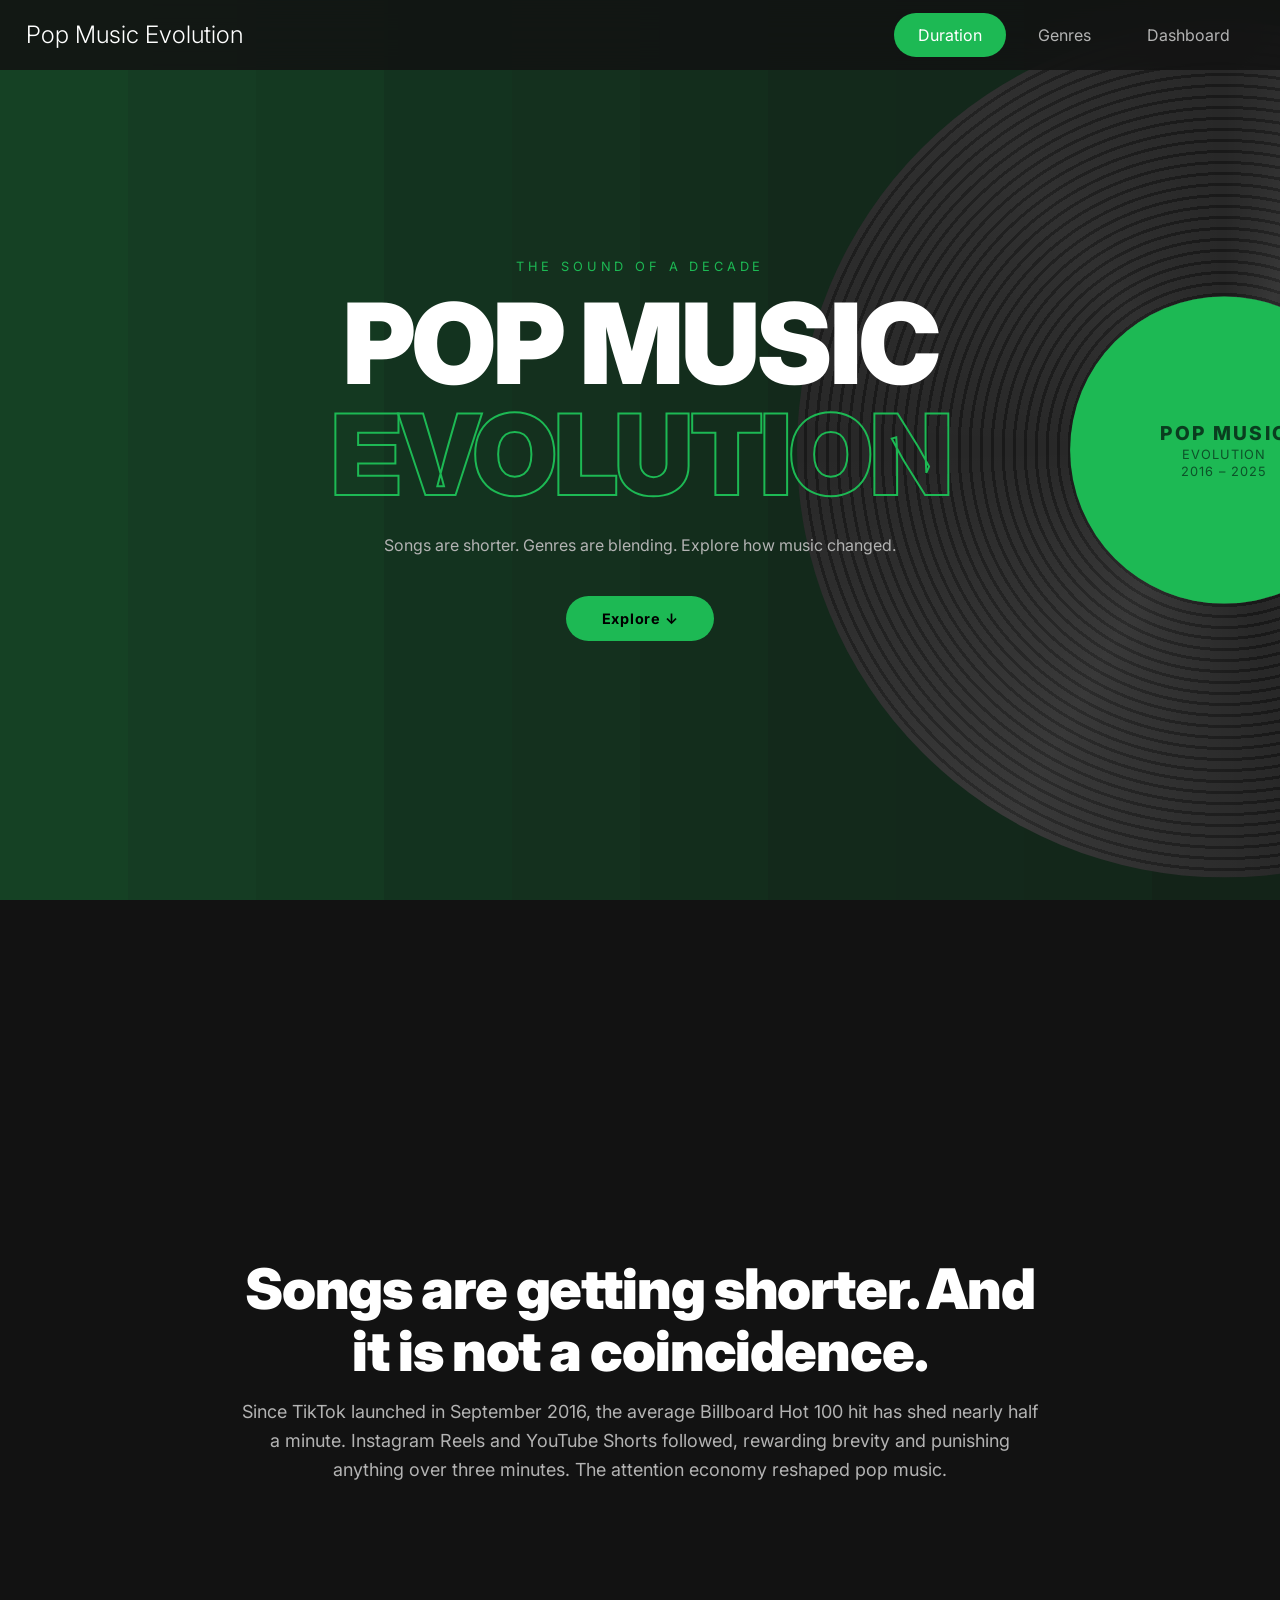
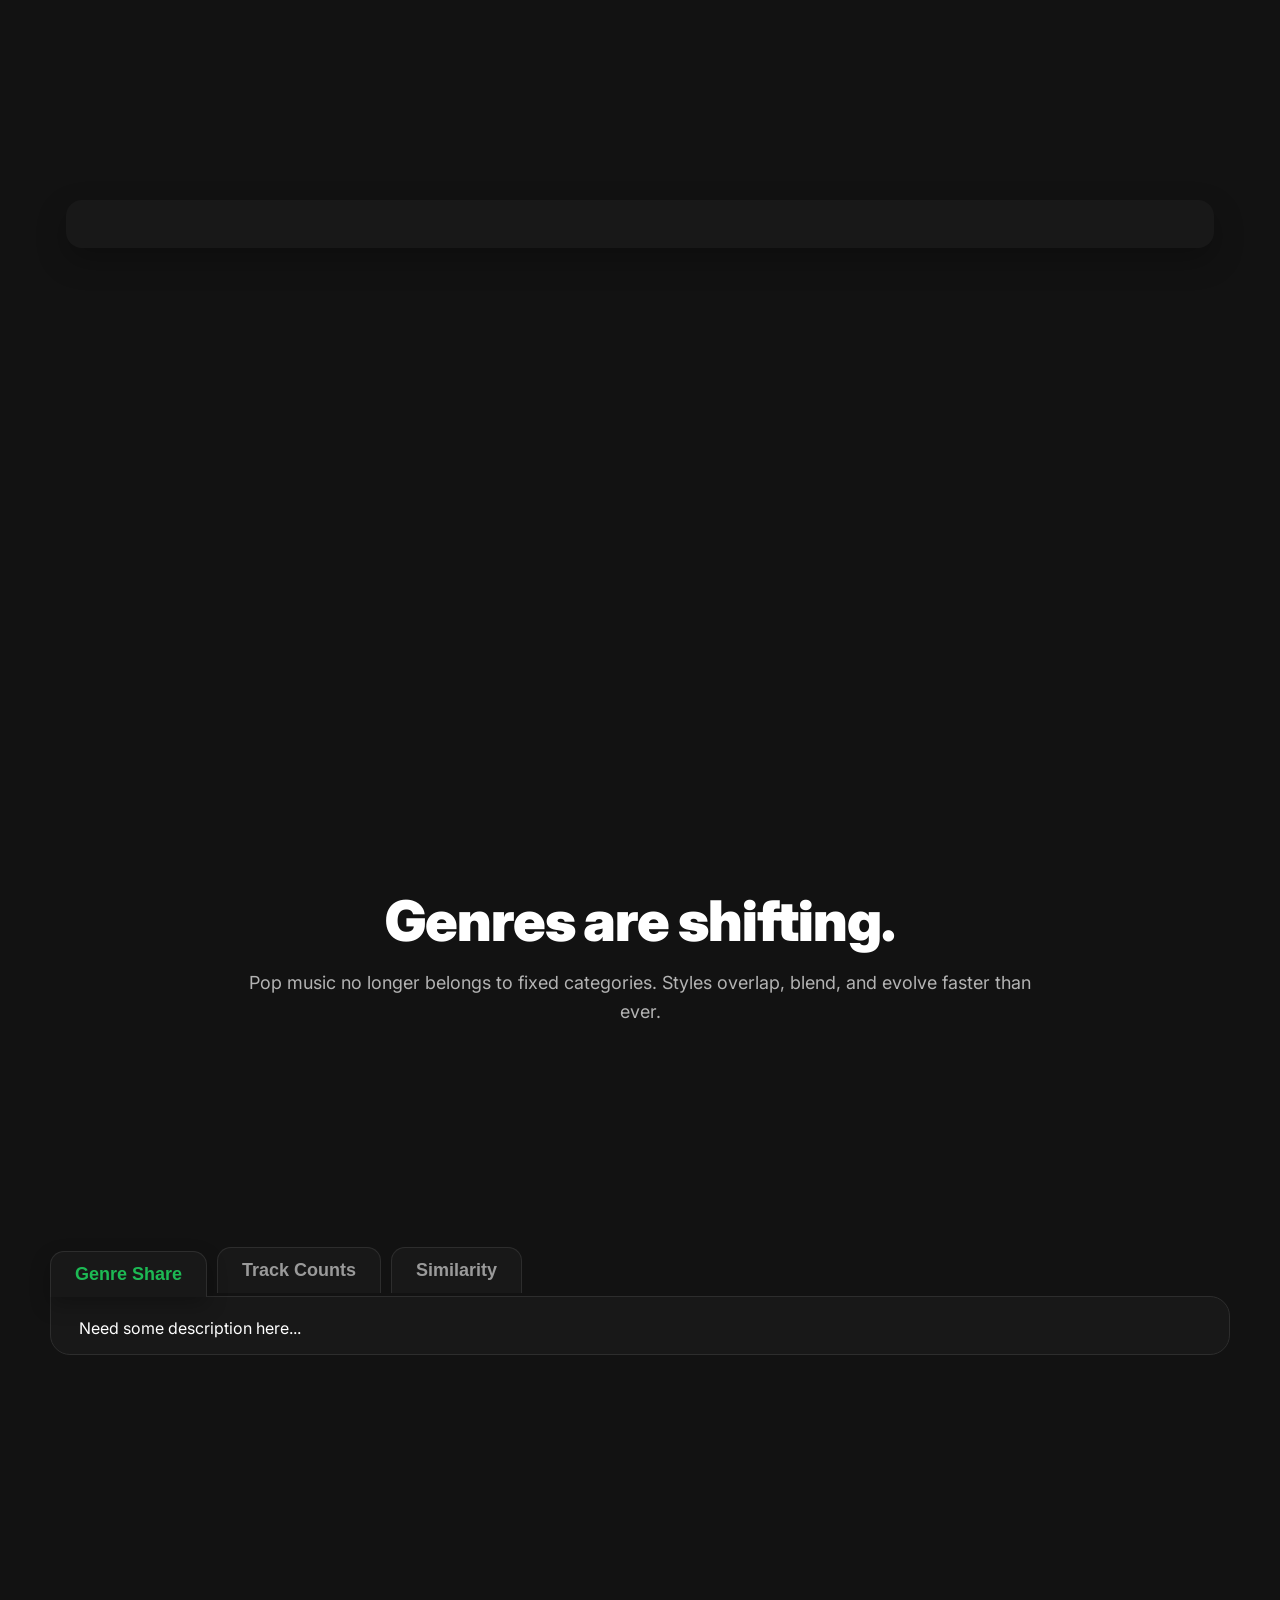
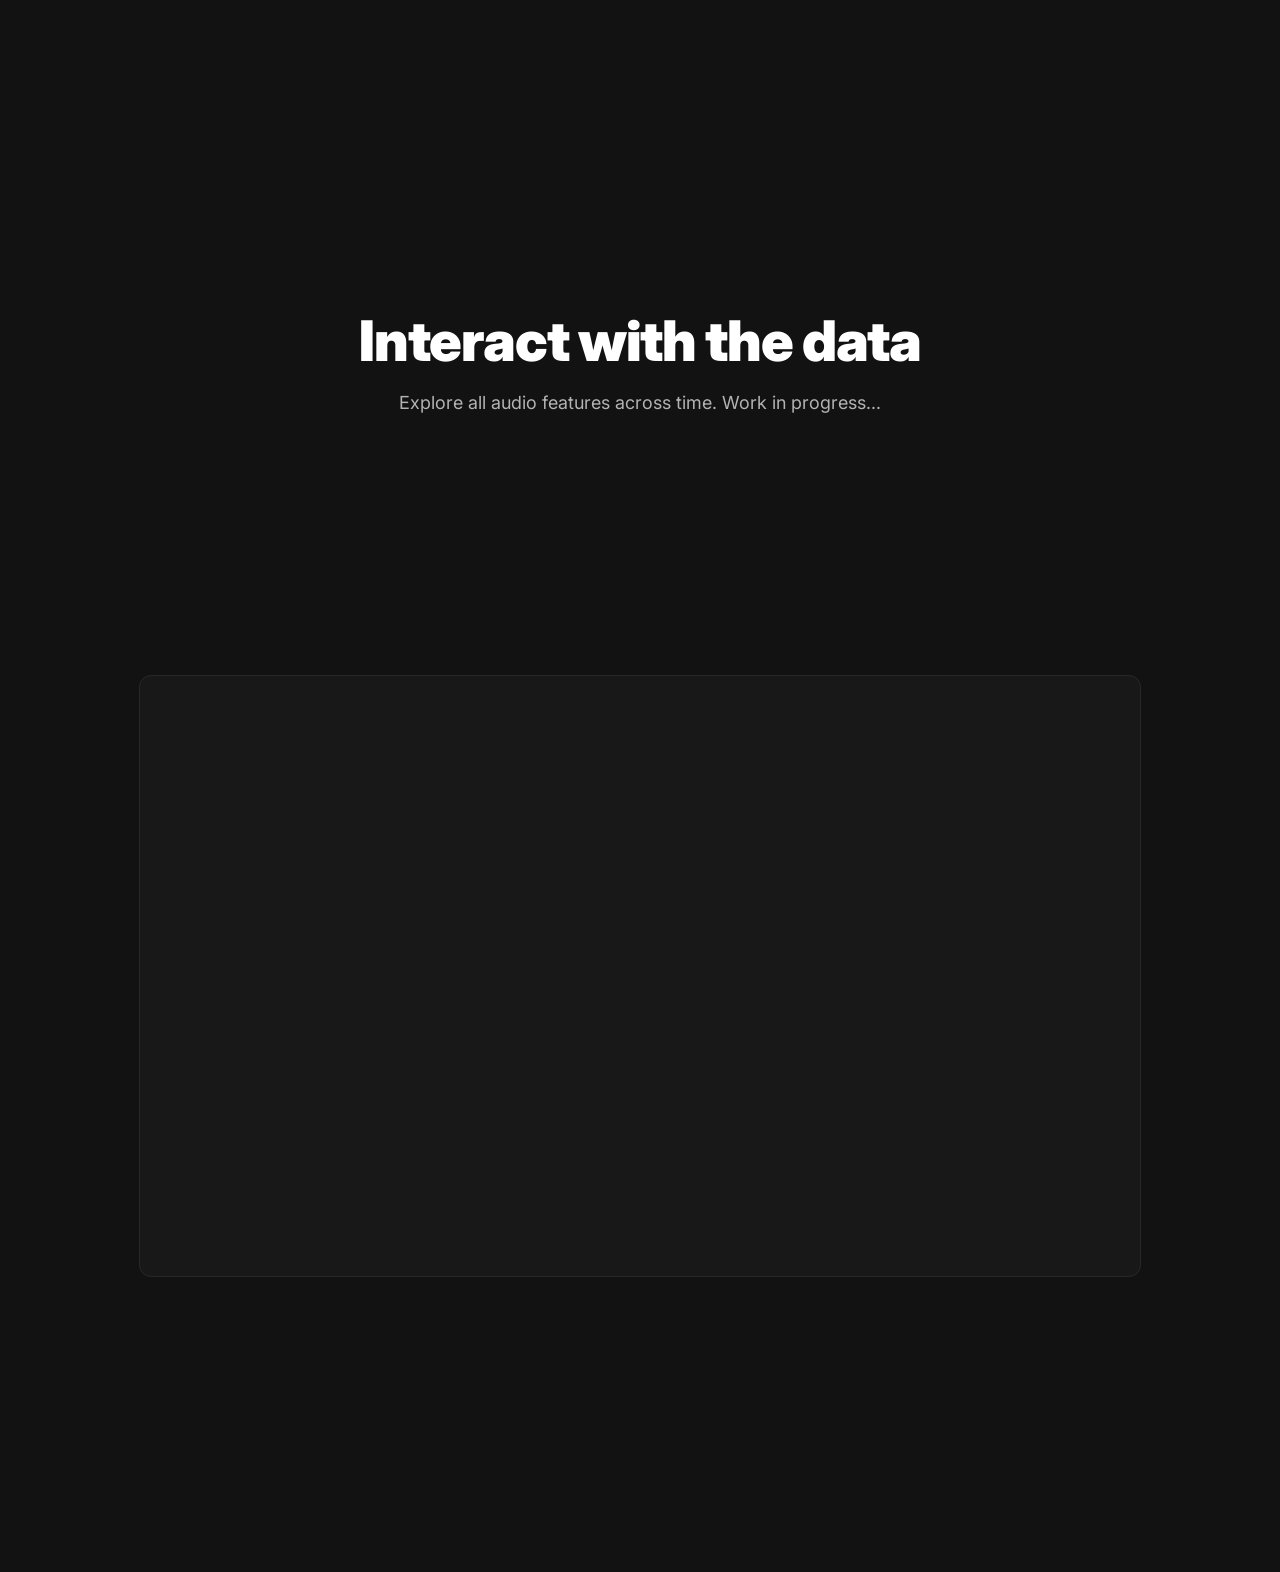
==== docs/index.html @ b15bec88 "[section3] knob now at the center of the website leftmost side and the two graphs" ====
<!DOCTYPE html>
<html lang="en">
<head>
<meta charset="UTF-8">
<meta name="viewport" content="width=device-width, initial-scale=1.0">

<title>Pop Music Evolution</title>

<link rel="preconnect" href="https://fonts.googleapis.com">
<link rel="preconnect" href="https://fonts.gstatic.com" crossorigin>
<link href="https://fonts.googleapis.com/css2?family=Inter:wght@400;700;900&display=swap" rel="stylesheet">

<link rel="stylesheet" href="style.css">
<link rel="stylesheet" href="genres.css">
<link rel="stylesheet" href="cover.css">

<script src="https://d3js.org/d3.v7.min.js"></script>

</head>

<body>

<!-- LANDING COVER -->
<div class="cover" id="top">
  <!-- Background stripes -->
  <div class="cover-stripes">
    <span></span><span></span><span></span><span></span><span></span>
    <span></span><span></span><span></span><span></span><span></span>
  </div>

  <!-- CD -->
  <div class="vinyl-wrap">
    <div class="vinyl">
      <div class="vinyl-label">
        <span class="vinyl-label-title">POP MUSIC</span>
        <span class="vinyl-label-sub">EVOLUTION</span>
        <span class="vinyl-label-year">2016 – 2025</span>
      </div>
    </div>
  </div>

  <!-- Floating notes + waves (drift right → left) -->
  <div class="cover-notes" aria-hidden="true">
    <span>♩</span>
    <span>♪</span>
    <span>♫</span>
    <span>♬</span>
    <span>♩</span>
    <span>♪</span>
    <span>♫</span>
    <span>♬</span>
  </div>

  <!-- Title Text -->
  <div class="cover-text">
    <p class="cover-eyebrow">The sound of a decade</p>
    <h1 class="cover-title">
      <span>POP MUSIC</span>
      <span class="cover-title-outline">EVOLUTION</span>
    </h1>
    <p class="cover-sub">
      Songs are shorter. Genres are blending. Explore how music changed.
    </p>
    <a href="#duration" class="cover-cta">Explore ↓</a>
  </div>

</div>

<header class="top-nav">
    <a href="#top" class="title-link">
        <h2>Pop Music Evolution</h2>
    </a>
    <nav>
        <a href="#duration" class="nav-link active">Duration</a>
        <a href="#genres" class="nav-link">Genres</a>
        <a href="#dashboard" class="nav-link">Dashboard</a>
    </nav>
</header>

<!-- SECTION 1: Duration -->
<section class="section" id="duration">
    <div class="text reveal">
        <h1>Songs are getting shorter. And it is not a coincidence.</h1>
        <p>
            Since TikTok launched in September 2016, the average Billboard Hot&nbsp;100 hit
            has shed nearly half a minute. Instagram Reels and YouTube Shorts
            followed, rewarding brevity and punishing anything over three minutes.
            The attention economy reshaped pop music.
        </p>
    </div>

    <div class="duration-stat reveal" id="duration-stat"></div>

    <div class="viz-container reveal">
        <div id="duration-line"></div>
    </div>
</section>

<!-- SECTION 2: Genres -->
<section class="section" id="genres">
    <div class="text reveal">
        <h1>Genres are shifting.</h1>
        <p>
            Pop music no longer belongs to fixed categories.
            Styles overlap, blend, and evolve faster than ever.
        </p>
    </div>
    <div class="genre-layout">
        <div class="genre-main">
            <div class="genre-tabs">
                <button class="genre-tab active" data-chart="share">Genre Share</button>    
                <button class="genre-tab" data-chart="count">Track Counts</button>
                <button class="genre-tab" data-chart="cluster">Similarity</button>
            </div>

        <div class="genre-panel active" id="share-panel">
            <p>Need some description here...</p>
            <div id="genreChart"></div>
        </div>

        <div class="genre-panel" id="count-panel">
            <p>Need some description here...</p>
            <div id="genreLineChart"></div>
        </div>

        <div class="genre-panel" id="cluster-panel">
            <p>Need some description here...</p>
            <div id="clusterChart"></div>
        </div>

        </div>

    </div>

</section>




<!-- Floating knob: fixed-positioned in the left gutter. Visibility toggled
     by JS so it only appears when the dashboard or heatmap is in view. -->
<div id="metric-control" aria-hidden="true">
    <div id="chart-knob-container">
        <div class="knob-wrap">
            <div class="knob-panel" id="knob">
                <div id="tickRing" style="position:absolute;inset:0;border-radius:50%;"></div>
                <div class="knob-body" id="knobBody">
                    <div class="knob-line">
                        <div class="knob-tip"></div>
                    </div>
                    <div class="knob-center"></div>
                </div>
            </div>
            <div class="metric-display" id="metricDisplay">Duration</div>
        </div>
    </div>
</div>

<!-- SECTION 3: Dashboard -->
<section class="section" id="dashboard-section">
    <div class="text reveal">
        <h1>Interact with the data</h1>
        <p>
            Explore all audio features across time.
            Work in progress...
        </p>
    </div>
    <div id="dashboard" class="reveal"></div>
</section>

<!-- SECTION 4: Heatmap -->
<section id="heatmap-section">
    <div id="heatmap"></div>
    <div id="heatmap-caption" class="hm-caption" hidden></div>
</section>


<script src="scripts/dj_knob.js"></script>
<script src="scripts/duration.js"></script>
<script src="scripts/genres.js"></script>
<script src="scripts/dashboard.js"></script>
<script src="scripts/scroll.js"></script>
<script src="scripts/heatmap.js"></script>
</body>
</html>
---- docs/style.css ----
html {
    scroll-behavior: smooth;
}

body {
    margin: 0;
    font-family: 'Inter', 'Circular', 'Helvetica Neue', Helvetica, Arial, sans-serif;
    background-color: #121212;
    color: #FFFFFF;
}

:root {
    --spotify-black: #121212;
    --spotify-dark-gray: #181818;
    --spotify-gray: #282828;
    --spotify-light-gray: #B3B3B3;
    --spotify-green: #1DB954;
    --spotify-green-hover: #1ED760;
}

.music-icon {
    font-size: 4em;
    margin-bottom: 20px;
    color: var(--spotify-green);
    animation: bounce 2s infinite;
    filter: drop-shadow(0 0 10px rgba(29, 185, 84, 0.3));
}

@keyframes bounce {
    0%, 20%, 50%, 80%, 100% { transform: translateY(0); }
    40% { transform: translateY(-10px); }
    60% { transform: translateY(-5px); }
}

.title {
    font-size: clamp(2.5rem, 8vw, 4.5rem);
    font-weight: 900;
    margin: 0 0 20px 0;
    letter-spacing: -0.02em;
    text-shadow: 0 4px 8px rgba(0,0,0,0.5);
    animation: fadeInUp 1s ease-out;
}

.subtitle {
    font-size: clamp(1rem, 2.5vw, 1.25rem);
    margin: 0 0 40px 0;
    opacity: 0.8;
    max-width: 600px;
    line-height: 1.6;
    color: var(--spotify-light-gray);
    animation: fadeInUp 1s ease-out 0.5s both;
}

@keyframes fadeInUp {
    from {
        opacity: 0;
        transform: translateY(30px);
    }
    to {
        opacity: 1;
        transform: translateY(0);
    }
}

@media (max-width: 768px) {
    .top-nav {
        padding: 12px 16px;
        flex-direction: column;
        gap: 16px;
    }

    .top-nav nav {
        width: 100%;
        justify-content: center;
    }

    .section {
        padding: 120px 16px 40px;
    }

    .viz-container {
        gap: 16px;
    }

    .title {
        font-size: 2.5rem;
    }
}


/* main page */
.top-nav {
    position: fixed;
    top: 0;
    width: 96%;
    background: rgba(18, 18, 18, 0.85);
    padding: 1% 2%;
    display: flex;
    justify-content: space-between;
    align-items: center;
    z-index: 1000;
    backdrop-filter: blur(20px);
    transform: translateY(0);
    transition: transform 0.3s ease;
}

.top-nav.hidden {
    transform: translateY(-100%);
}

.top-nav:hover {
    transform: translateY(0) !important;
}

.top-nav h2 {
    margin: 0;
    font-size: 24px;
    font-weight: 300;
    color: #FFFFFF;
}

.title-link {
    text-decoration: none;
    color: inherit;
}

.title-link:hover h2 {
    color: var(--spotify-green);
}

.top-nav nav {
    display: flex;
    gap: 8px;
}

.nav-link {
    text-decoration: none;
    color: var(--spotify-light-gray);
    padding: 12px 24px;
    border-radius: 500px;
    transition: all 0.2s ease;
    font-size: 100%;
}

.nav-link:hover {
    background-color: var(--spotify-gray);
    color: #FFFFFF;
}

.nav-link.active {
    background-color: var(--spotify-green);
    color: #FFFFFF;
}

.section {
    min-height: 100vh;
    padding: 15vh 32px;
    background: var(--spotify-black);
    color: #FFFFFF;
    display: flex;
    flex-direction: column;
    justify-content: center;
    align-items: center;
}

.text {
    max-width: 800px;
    text-align: center;
    margin-top: 10vh;
    margin-bottom: 25vh;
}

.text h1 {
    font-size: clamp(2rem, 5vw, 3.5rem);
    font-weight: 900;
    margin-bottom: 16px;
    letter-spacing: -0.02em;
    line-height: 1.1;
}

.text p {
    font-size: clamp(1rem, 2vw, 1.125rem);
    line-height: 1.6;
    color: var(--spotify-light-gray);
    margin: 0;
}

.intro {
    height: 100vh;
}

.viz-container {
    display: flex;
    gap: 32px;
    width: 100%;
    max-width: 1200px;
    flex-wrap: wrap;
    justify-content: center;
}

#dashboard {
    margin-top: 32px;
    height: 600px;
    background: var(--spotify-dark-gray);
    border-radius: 12px;
    border: 1px solid var(--spotify-gray);
    width: 100%;
    max-width: 1000px;
}

/* --- Duration Section --- */

.duration-stat {
    font-size: clamp(8rem, 20vw, 10rem);
    font-weight: 900;
    color: var(--spotify-green);
    text-align: center;
    padding-bottom: 10vh;
    line-height: 1;
}

.duration-stat .stat-label {
    display: block;
    font-size: clamp(1rem, 2vw, 1.5rem);
    font-weight: 400;
    color: var(--spotify-light-gray);
    margin-top: 8px;
    letter-spacing: 0;
}

#duration-line {
    width: 100%;
    max-width: 1100px;
    background: var(--spotify-dark-gray);
    border-radius: 16px;
    padding: 24px;
    box-shadow: 0 12px 30px rgba(0, 0, 0, 0.25);
}

#duration-line svg {
    display: block;
    width: 100%;
    height: auto;
}

.duration-tooltip {
    position: absolute;
    pointer-events: none;
    background: var(--spotify-gray);
    color: #FFFFFF;
    padding: 12px 16px;
    border-radius: 8px;
    font-size: 13px;
    line-height: 1.6;
    box-shadow: 0 8px 24px rgba(0, 0, 0, 0.4);
    opacity: 0;
    transition: opacity 0.15s ease;
    z-index: 100;
    white-space: nowrap;
}

.duration-tooltip.visible {
    opacity: 1;
}

.duration-tooltip strong {
    color: var(--spotify-green);
}


/* Floating knob, fixed in the left gutter, vertically centered. The horizontal
   anchor sits at 1/4 of the way from the left edge to the page center, which
   for a centered ~1000px-wide chart lands exactly midway between the page edge
   and the chart's left edge. Clamped so it doesn't crush against the wall on
   narrow screens. JS adds .visible when the dashboard or heatmap is on screen. */
#metric-control {
    position: fixed;
    top: 50%;
    left: clamp(24px, calc((100vw - 1000px) / 4), 220px);
    transform: translate(-50%, -50%);
    padding: 18px 14px;
    display: flex;
    flex-direction: column;
    align-items: center;
    gap: 10px;
    background: rgba(18, 18, 18, 0.85);
    backdrop-filter: blur(10px);
    border: 1px solid #1a1a1a;
    border-radius: 14px;
    z-index: 50;
    opacity: 0;
    visibility: hidden;
    transition: opacity 0.35s ease, visibility 0s linear 0.35s;
    pointer-events: none;
}
#metric-control.visible {
    opacity: 1;
    visibility: visible;
    pointer-events: auto;
    transition: opacity 0.35s ease, visibility 0s linear 0s;
}

@media (max-width: 1100px) {
    /* Not enough horizontal room to float — drop it inline above the dashboard. */
    #metric-control {
        position: static;
        transform: none;
        margin: 24px auto;
        opacity: 1;
        visibility: visible;
        pointer-events: auto;
    }
}

.knob-wrap { display:flex; flex-direction:column; align-items:center; gap:10px; padding:1.5rem 0; font-family:'Share Tech Mono',monospace; }
.knob-panel { background:#1a1a1e; border-radius:50%; width:160px; height:160px; position:relative; box-shadow:0 0 0 6px #111,0 0 0 8px #333,0 0 0 10px #111; cursor:pointer; user-select:none; }
.knob-body { position:absolute; inset:12px; border-radius:50%; background:#1e1e24; border:1.5px solid #444; transition:transform 0.3s cubic-bezier(0.34,1.56,0.64,1); }
.knob-line { position:absolute; bottom:50%; left:50%; width:2px; height:38%; background:linear-gradient(to top,transparent,#ff6b35); transform-origin:bottom center; margin-left:-1px; border-radius:2px 2px 0 0; }
.knob-tip { position:absolute; top:10%; left:50%; width:6px; height:6px; background:#ff6b35; border-radius:50%; margin-left:-3px; margin-top:-3px; box-shadow:0 0 6px #ff6b35; }
.knob-center { position:absolute; top:50%; left:50%; width:10px; height:10px; background:#222; border:1.5px solid #555; border-radius:50%; margin:-5px 0 0 -5px; z-index:2; }
.tick-label { position:absolute; font-family:'Share Tech Mono',monospace; font-size:9px; color:#555; text-align:center; pointer-events:none; transition:color 0.2s; line-height:1; letter-spacing:0.02em; text-transform:uppercase; width:50px; }
.tick-label.active-label { color:#ff6b35; text-shadow:0 0 6px #ff6b3599; }
.metric-display { font-family:'Share Tech Mono',monospace; font-size:13px; letter-spacing:0.15em; text-transform:uppercase; color:#ff6b35; background:#0d0d10; border:1px solid #333; border-radius:4px; padding:5px 16px; min-width:120px; text-align:center; }
/* HEATMAP VISUALIZATION  */


/* --- Section wrapper --- */
#heatmap-section {
    width: 100%;
    max-width: 920px;
    margin: 80px auto;
    padding: 0 20px;
}

/* --- SVG container --- */
#heatmap {
    width: 100%;
    background: #121212;
    border-radius: 12px;
    overflow: hidden;
}

#heatmap svg {
    display: block;
    width: 100%;
    height: auto;
}

/* --- Cell cursor --- */
#heatmap .hm-cell {
    cursor: crosshair;
}

/* --- Slider knob --- */
#heatmap .hm-knob {
    cursor: grab;
}

#heatmap .hm-knob:active {
    cursor: grabbing;
}

/* ================================================================
   TOOLTIP
   ================================================================ */
.hm-caption {
    max-width: 720px;
    margin: 18px auto 0;
    padding: 14px 18px;
    background: var(--spotify-dark-gray);
    border-left: 3px solid var(--spotify-green);
    border-radius: 4px;
    color: var(--spotify-light-gray);
    font-size: 13px;
    line-height: 1.55;
    letter-spacing: 0.01em;
}
.hm-caption strong {
    color: #FFFFFF;
    font-weight: 700;
}
.hm-caption .hm-caption-label {
    display: inline-block;
    font-size: 10px;
    font-weight: 700;
    letter-spacing: 0.12em;
    text-transform: uppercase;
    color: var(--spotify-green);
    margin-right: 8px;
}

.heatmap-tooltip {
    position: fixed;
    pointer-events: none;
    z-index: 9999;

    display: flex;
    flex-direction: column;
    gap: 3px;
    min-width: 140px;

    background: #1a1a1a;
    border: 1px solid #2a2a2a;
    border-radius: 10px;
    padding: 12px 16px;
    box-shadow: 0 8px 32px rgba(0, 0, 0, 0.65);

    opacity: 0;
    left: -9999px;
    top: -9999px;
    transform: translateY(5px);
    transition: opacity 0.13s ease, transform 0.13s ease;
}

.heatmap-tooltip.visible {
    opacity: 1;
    transform: translateY(0);
}

/* Year label — small, muted */
.heatmap-tooltip .tt-year {
    display: block;
    font-size: 10px;
    letter-spacing: 0.12em;
    text-transform: uppercase;
    color: #777;
}

/* Metric name — green accent */
.heatmap-tooltip .tt-metric {
    display: block;
    font-size: 10px;
    letter-spacing: 0.1em;
    text-transform: uppercase;
    color: #1DB954;
    margin-bottom: 2px;
}

/* Value range */
.heatmap-tooltip .tt-range {
    display: block;
    font-size: 15px;
    font-weight: 700;
    color: #ffffff;
    line-height: 1.2;
}

/* Song count block — holds percentage + absolute on separate lines */
.heatmap-tooltip .tt-count {
    display: flex;
    flex-direction: column;
    gap: 1px;
    margin-top: 3px;
    padding-top: 6px;
    border-top: 1px solid #2a2a2a;
}

/* Large percentage */
.heatmap-tooltip .tt-count-pct {
    display: block;
    font-size: 22px;
    font-weight: 700;
    color: #1DB954;
    line-height: 1;
}

/* Smaller absolute fraction */
.heatmap-tooltip .tt-count-abs {
    display: block;
    font-size: 11px;
    color: #777;
    letter-spacing: 0.03em;
}

/* Empty cell */
.heatmap-tooltip .tt-zero {
    display: block;
    font-size: 11px;
    color: #555;
    font-style: italic;
    margin-top: 3px;
}
---- docs/genres.css ----
.genre-main{
    width: 100%;
    max-width: 1180px;
    margin: 0 auto;
}

/* ---------------- Tabs ---------------- */

.genre-tabs{
    display: flex;
    gap: 10px;
    margin-bottom: -1px;
}

.genre-tab{
    background: #181818;
    color: #9a9a9a;
    border: 1px solid #2d2d2d;
    border-bottom: none;
    padding: 12px 24px;
    font-size: 18px;
    font-weight: 700;
    border-radius: 14px 14px 0 0;
    cursor: pointer;
    transition: all 0.25s ease;
    transform: translateY(-4px);
}

.genre-tab:hover{
    background: #181818;
    color: white;
}

.genre-tab.active{
    /* background: #181818; */
    color: #1DB954;
    box-shadow: 0 8px 20px rgba(0,0,0,0.25);
    position: relative;
    z-index: 2;
    transform: translateY(0px);
}

/* ---------------- Panel ---------------- */

.genre-panel{
    display:none;
    width: 1180px;
    background:#181818;
    border:1px solid #2d2d2d;
    border-radius:0 20px 20px 20px;
    padding: 5px 28px 0px;
    box-sizing:border-box;
    overflow:hidden;
    animation:fadeUp .35s ease;
}

.genre-panel.active{
    display:block;
}

@keyframes fadeUp{
    from{
        opacity:0;
        transform:translateY(10px);
    }
    to{
        opacity:1;
        transform:translateY(0);
    }
}

/* chart fixed */
.genre-panel svg{
    width:100%;
    max-width:1120px;
    height:auto;
    display:block;
    margin:0 auto;
}
---- docs/cover.css ----
.cover {
    height: 100vh;
    display: flex;
    flex-direction: column;
    justify-content: center;
    align-items: center;
    text-align: center;
    position: relative;
    z-index: 1;
    overflow: hidden;
    background: var(--spotify-black);
}

/* ── background stripes ── */
.cover-stripes {
    position: absolute;
    inset: 0;
    display: flex;
    pointer-events: none;
    z-index: 0;
}

.cover-stripes span {
    flex: 1;
    background: var(--spotify-green);
    opacity: 0;
    animation: stripes-in 1.2s cubic-bezier(0.22, 1, 0.36, 1) forwards;
}

.cover-stripes span:nth-child(1)  { animation-delay: 0.00s; --final-op: 0.28; }
.cover-stripes span:nth-child(2)  { animation-delay: 0.06s; --final-op: 0.25; }
.cover-stripes span:nth-child(3)  { animation-delay: 0.12s; --final-op: 0.23; }
.cover-stripes span:nth-child(4)  { animation-delay: 0.18s; --final-op: 0.20; }
.cover-stripes span:nth-child(5)  { animation-delay: 0.24s; --final-op: 0.18; }
.cover-stripes span:nth-child(6)  { animation-delay: 0.30s; --final-op: 0.16; }
.cover-stripes span:nth-child(7)  { animation-delay: 0.36s; --final-op: 0.14; }
.cover-stripes span:nth-child(8)  { animation-delay: 0.42s; --final-op: 0.13; }
.cover-stripes span:nth-child(9)  { animation-delay: 0.48s; --final-op: 0.12; }
.cover-stripes span:nth-child(10) { animation-delay: 0.54s; --final-op: 0.10; }

@keyframes stripes-in {
    0%   { opacity: 0;               transform: scaleY(0);    transform-origin: bottom; }
    60%  { opacity: var(--final-op); transform: scaleY(1.04); }
    100% { opacity: var(--final-op); transform: scaleY(1);    }
}

/* ── CD ── */
.vinyl-wrap {
    position: absolute;
    right: -6vw;
    top: 50%;
    transform: translateY(-50%);
    width: min(560px, 72vw);
    aspect-ratio: 1;
    z-index: 2;
    animation: vinyl-arrive 1.4s cubic-bezier(0.22, 1, 0.36, 1) 0.3s both;
}

@keyframes vinyl-arrive {
    from { opacity: 0; transform: translateY(-50%) translateX(80px); }
    to   { opacity: 1; transform: translateY(-50%) translateX(0);    }
}

.vinyl {
    width: 95vh;
    height: 95vh;
    border-radius: 50%;
    position: relative;
    animation: spin 18s linear infinite;
    background:
        /* rotating sheen — makes the spin visible */
        conic-gradient(
            from 0deg,
            transparent           0deg,
            rgba(255,255,255,0.07) 18deg,
            transparent           50deg,
            rgba(255,255,255,0.03) 105deg,
            transparent           170deg,
            rgba(255,255,255,0.08) 210deg,
            transparent           270deg,
            rgba(255,255,255,0.04) 325deg,
            transparent           360deg
        ),
        /* wider groove rings */
        repeating-radial-gradient(
            circle at center,
            #191919 0px,
            #191919 3px,
            #282828 3px,
            #282828 11px
        );
}

@keyframes spin {
    to { transform: rotate(360deg); }
}

.vinyl-label {
    position: absolute;
    top: 50%;
    left: 50%;
    transform: translate(-50%, -50%);
    width: 36%;
    aspect-ratio: 1;
    border-radius: 50%;
    background: var(--spotify-green);
    display: flex;
    flex-direction: column;
    align-items: center;
    justify-content: center;
    gap: 2px;
}

.vinyl-label-title {
    font-size: 1.5vw;
    font-weight: 800;
    letter-spacing: 0.12em;
    color: #0a3d1f;
}

.vinyl-label-sub,
.vinyl-label-year {
    font-size: 1vw;
    letter-spacing: 0.08em;
    color: #0d5229;
}

/* ── Title Text ── */
.cover-text {
    position: relative;
    z-index: 3;
}

.cover-eyebrow {
    font-size: clamp(0.65rem, 1.1vw, 0.8rem);
    letter-spacing: 0.3em;
    text-transform: uppercase;
    color: var(--spotify-green);
    margin: 0 0 16px;
    opacity: 0;
    animation: fade-up 0.8s ease 0.7s forwards;
}

.cover-title {
    font-size: clamp(3.5rem, 9vw, 7rem);
    font-weight: 900;
    line-height: 0.95;
    letter-spacing: -0.03em;
    margin: 0 0 24px;
    display: flex;
    flex-direction: column;
    gap: 4px;
}

.cover-title span:first-child {
    color: #fff;
    opacity: 0;
    animation: fade-up 0.8s ease 0.85s forwards;
}

.cover-title-outline {
    color: transparent;
    -webkit-text-stroke: 2px var(--spotify-green);
    opacity: 0;
    animation: fade-up 0.8s ease 1.0s forwards;
}

.cover-sub {
    font-size: clamp(0.85rem, 1.4vw, 1rem);
    line-height: 1.8;
    color: var(--spotify-light-gray);
    margin: 0 0 36px;
    opacity: 0;
    animation: fade-up 0.8s ease 1.15s forwards;
}

.cover-cta {
    display: inline-block;
    padding: 14px 36px;
    border-radius: 500px;
    background: var(--spotify-green);
    color: #000;
    font-weight: 700;
    font-size: 0.9rem;
    letter-spacing: 0.05em;
    text-decoration: none;
    transition: background 0.2s ease, transform 0.15s ease;
    opacity: 0;
    animation: fade-up 0.8s ease 1.3s forwards;
}

.cover-cta:hover {
    background: var(--spotify-green-hover);
    transform: scale(1.04);
}

@keyframes fade-up {
    from { opacity: 0; transform: translateY(20px); }
    to   { opacity: 1; transform: translateY(0);    }
}

/* ── RWD ── */
@media (max-width: 768px) {
    .cover {
        flex-direction: column;
        justify-content: center;
        padding: 80px 24px 40px;
        text-align: center;
    }

    .vinyl-wrap {
        position: relative;
        right: auto;
        top: auto;
        transform: none;
        width: min(260px, 70vw);
        margin-bottom: 32px;
        animation: vinyl-arrive-mobile 1.2s cubic-bezier(0.22, 1, 0.36, 1) 0.3s both;
    }

    @keyframes vinyl-arrive-mobile {
        from { opacity: 0; transform: scale(0.8); }
        to   { opacity: 1; transform: scale(1);   }
    }

    .cover-title {
        align-items: center;
    }
}

/* ── Floating notes + waves (right → left) ── */
.cover-notes {
    position: absolute;
    inset: 0;
    pointer-events: none;
    z-index: 1;
    overflow: hidden;
}

.cover-notes span {
    position: absolute;
    left: 100%;
    color: var(--spotify-green);
    opacity: 0;
    animation: note-drift linear infinite;
}

.cover-notes span:nth-child(1) { top: 10%; font-size: 3.5rem; animation-duration:  9s; animation-delay:  0.0s; }
.cover-notes span:nth-child(2) { top: 25%; font-size: 2.4rem; animation-duration: 13s; animation-delay:  2.0s; }
.cover-notes span:nth-child(3) { top: 42%; font-size: 4.0rem; animation-duration:  8s; animation-delay:  4.5s; }
.cover-notes span:nth-child(4) { top: 60%; font-size: 2.8rem; animation-duration: 11s; animation-delay:  1.0s; }
.cover-notes span:nth-child(5) { top: 76%; font-size: 3.2rem; animation-duration: 10s; animation-delay:  6.5s; }
.cover-notes span:nth-child(6) { top: 18%; font-size: 2.6rem; animation-duration: 14s; animation-delay:  8.0s; }
.cover-notes span:nth-child(7) { top: 52%; font-size: 3.8rem; animation-duration:  9s; animation-delay:  3.5s; }
.cover-notes span:nth-child(8) { top: 35%; font-size: 2.2rem; animation-duration: 12s; animation-delay:  7.0s; }

@keyframes note-drift {
    0%   { opacity: 0;   transform: translateX(60px)               translateY(0);     }
    12%  { opacity: 0.5;                                                               }
    80%  { opacity: 0.3;                                                               }
    100% { opacity: 0;   transform: translateX(calc(-100vw - 60px)) translateY(-40px); }
}
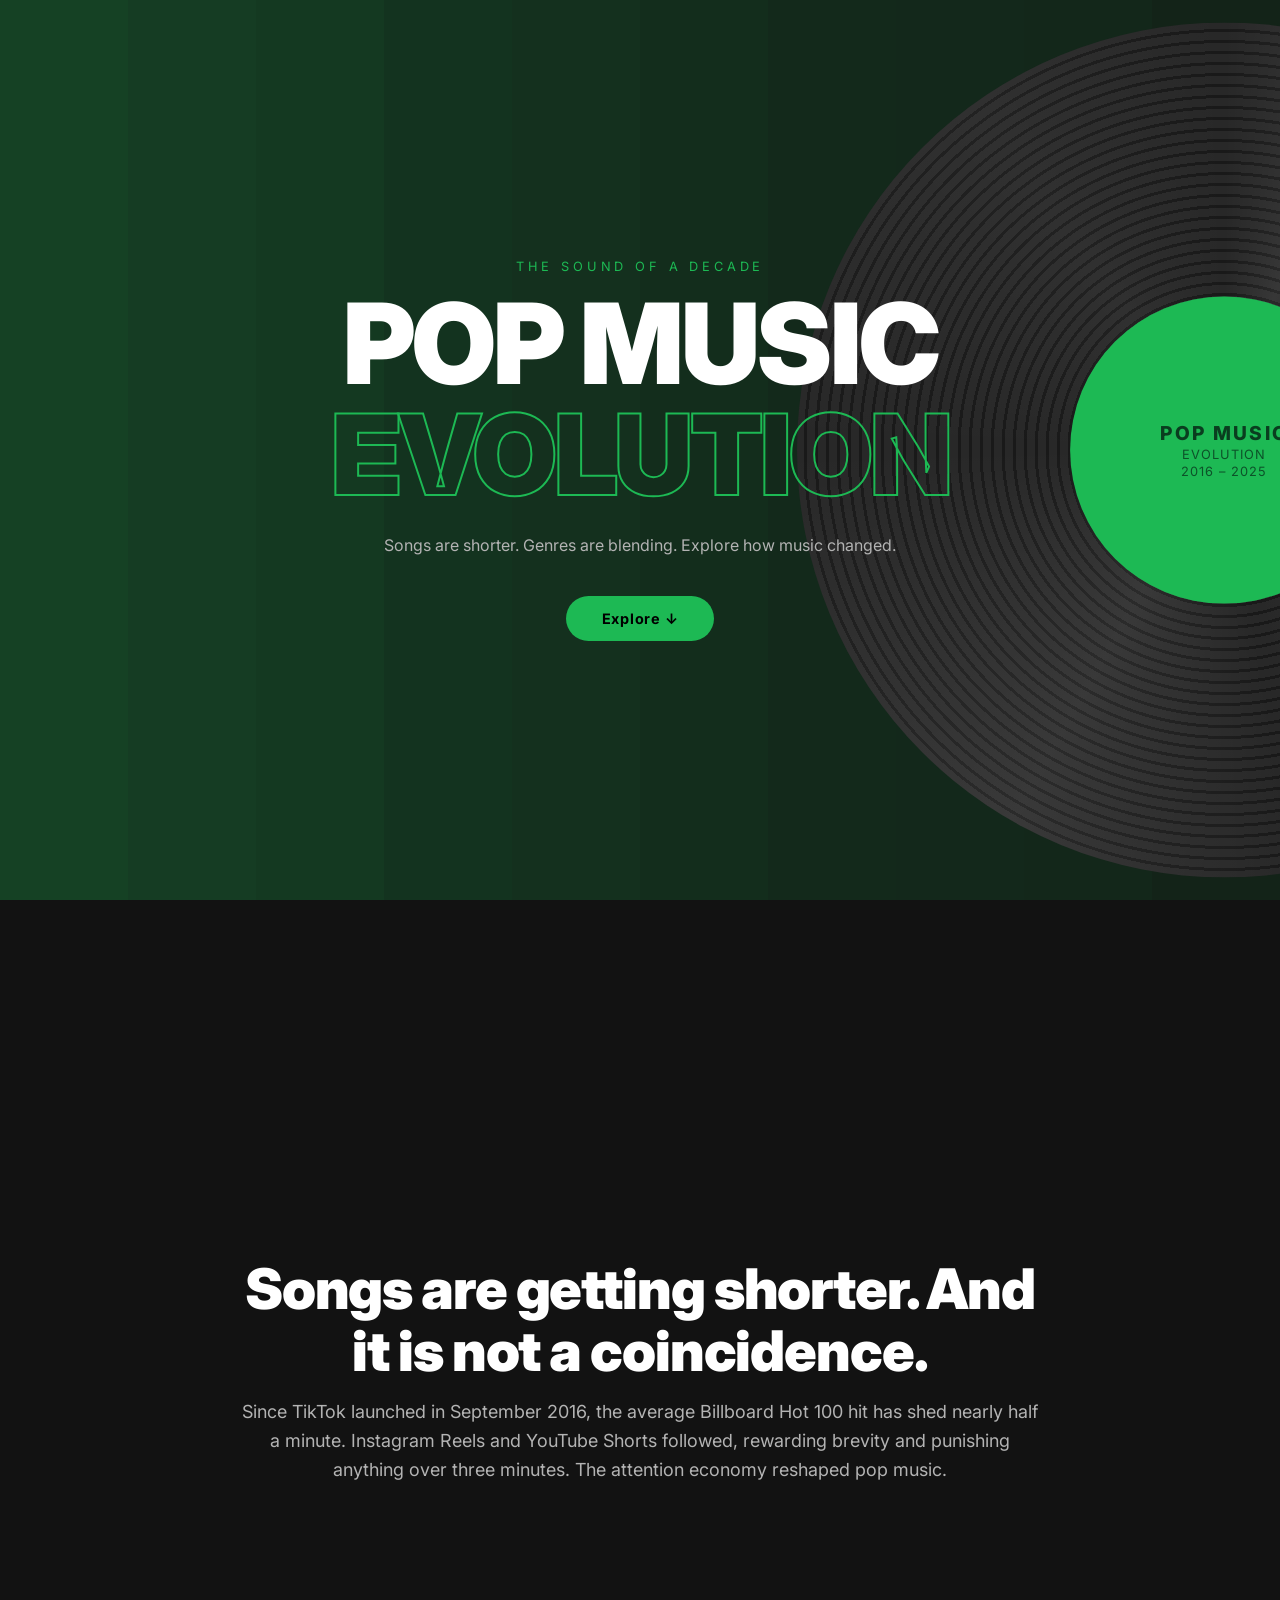
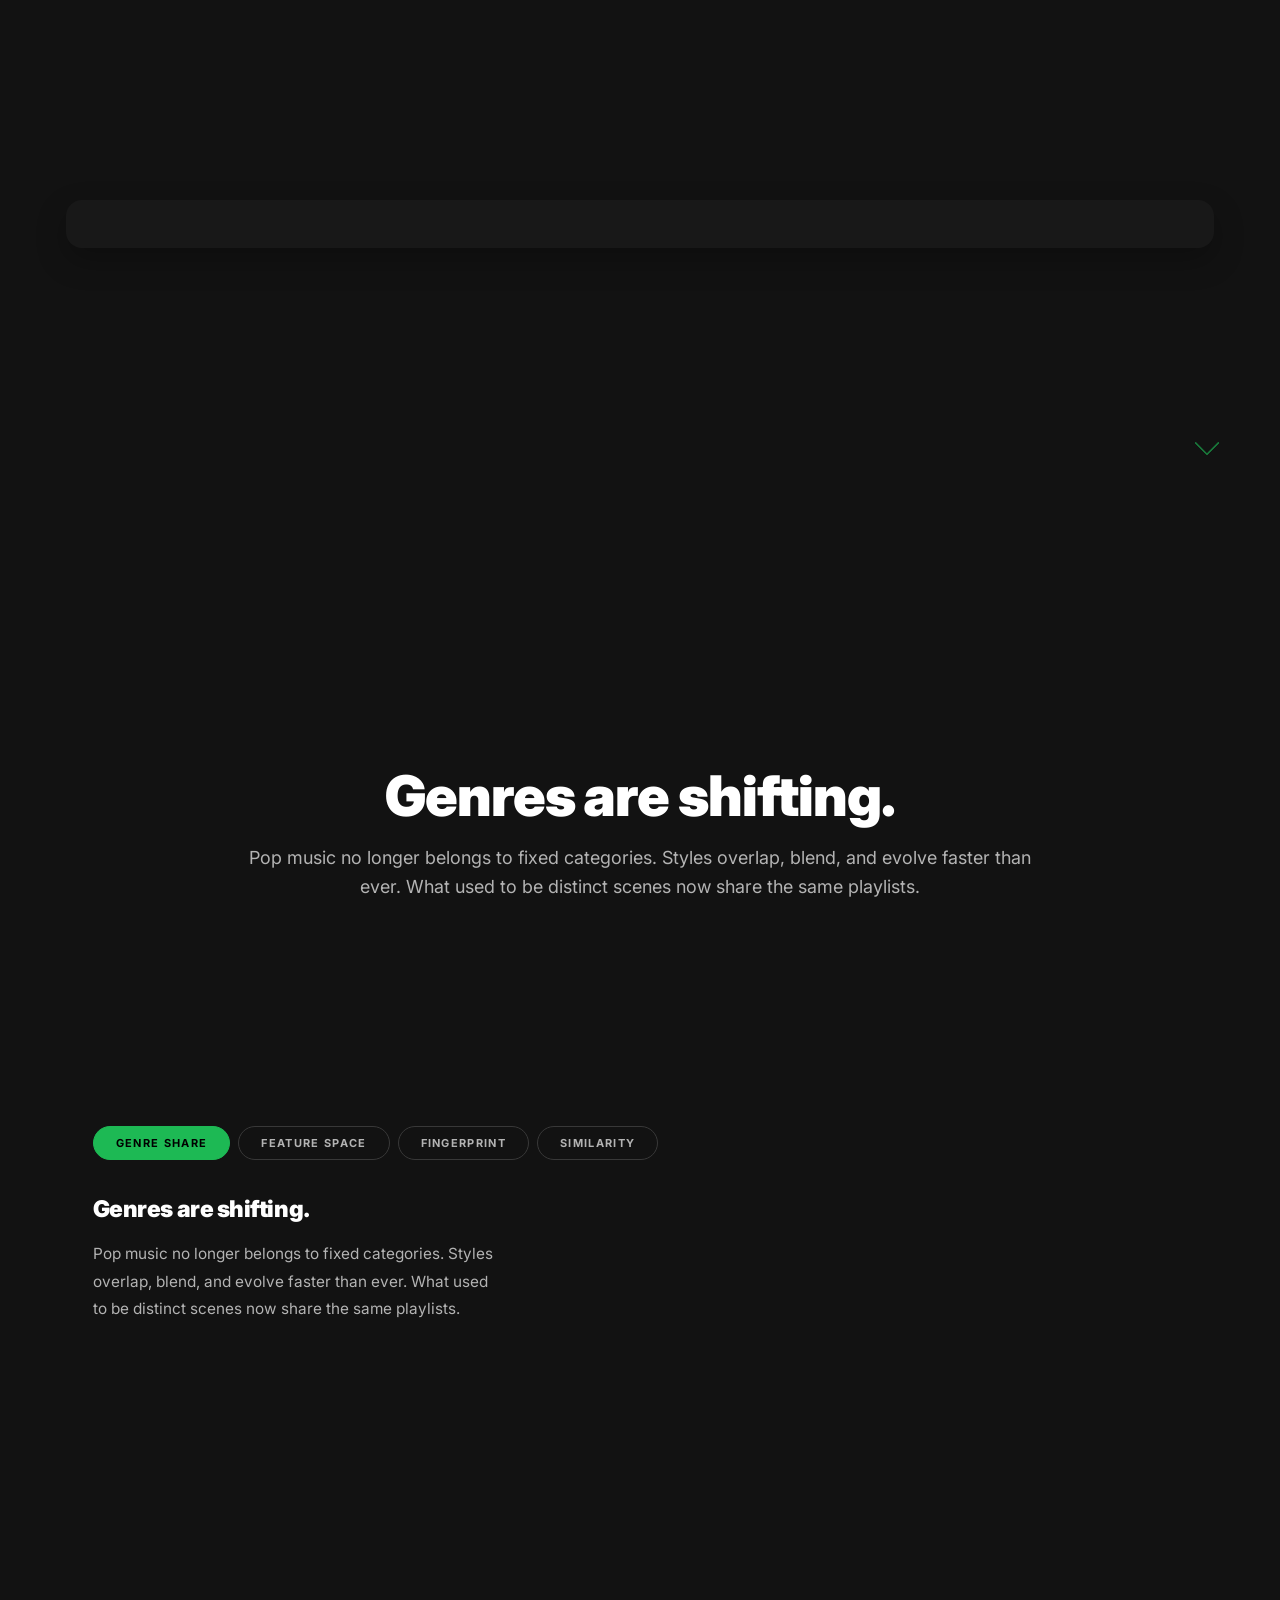
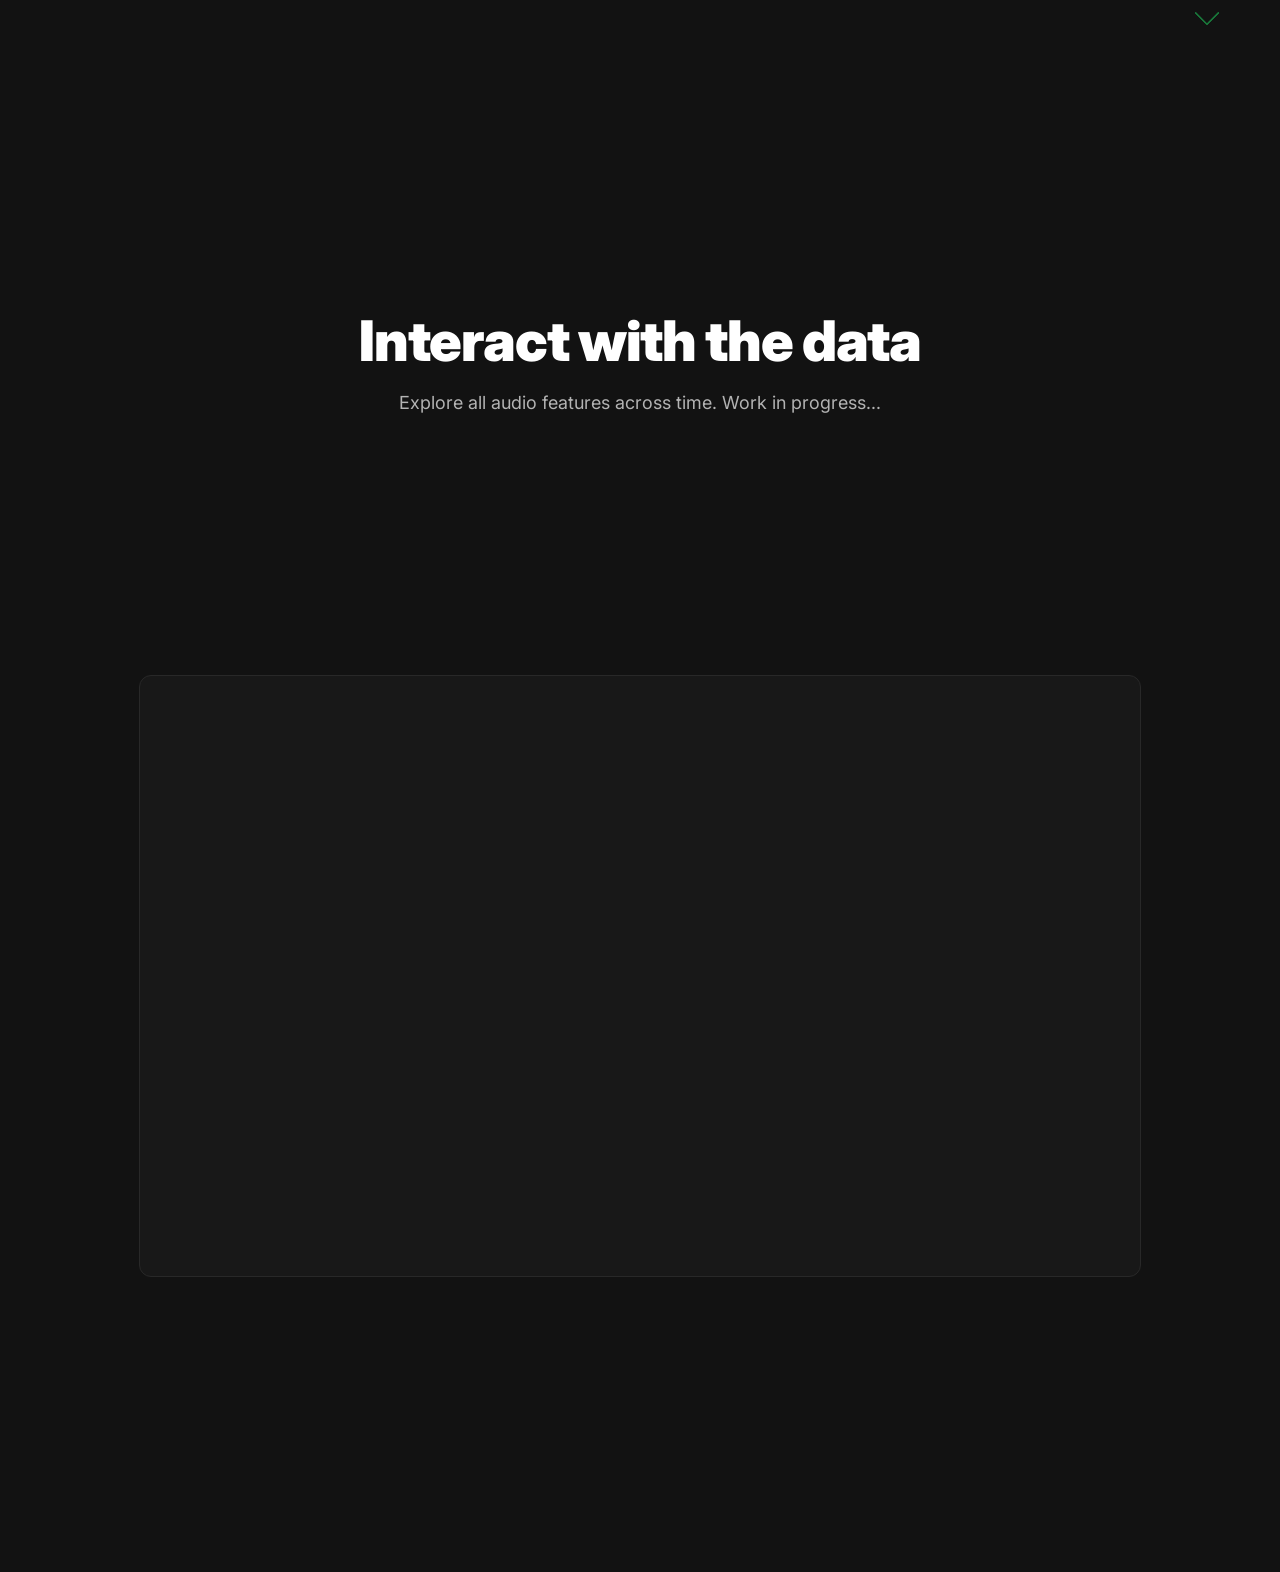
==== commit c57610c3: "update section 2, replace headder with left-side bar" ====
--- a/docs/index.html
+++ b/docs/index.html
@@ -21,7 +21,7 @@
 <body>
 
 <!-- LANDING COVER -->
-<div class="cover" id="top">
+<div class="cover" id="top" style="z-index: 100;">
   <!-- Background stripes -->
   <div class="cover-stripes">
     <span></span><span></span><span></span><span></span><span></span>
@@ -66,16 +66,12 @@
 
 </div>
 
-<header class="top-nav">
-    <a href="#top" class="title-link">
-        <h2>Pop Music Evolution</h2>
-    </a>
-    <nav>
-        <a href="#duration" class="nav-link active">Duration</a>
-        <a href="#genres" class="nav-link">Genres</a>
-        <a href="#dashboard" class="nav-link">Dashboard</a>
-    </nav>
-</header>
+<nav class="side-nav" id="side-nav" style="z-index: 1;">
+    <a class="side-nav-item" href="#top"              data-label="0. Home"></a>
+    <a class="side-nav-item" href="#duration"         data-label="1. Duration"></a>
+    <a class="side-nav-item" href="#genres"           data-label="2. Genres"></a>
+    <a class="side-nav-item" href="#dashboard-section" data-label="3. Dashboard"></a>
+</nav>
 
 <!-- SECTION 1: Duration -->
 <section class="section" id="duration">
@@ -94,6 +90,7 @@
     <div class="viz-container reveal">
         <div id="duration-line"></div>
     </div>
+    <a class="scroll-arrow" href="#genres" aria-label="Next section"></a>
 </section>
 
 <!-- SECTION 2: Genres -->
@@ -103,38 +100,61 @@
         <p>
             Pop music no longer belongs to fixed categories.
             Styles overlap, blend, and evolve faster than ever.
+            What used to be distinct scenes now share the same playlists.
         </p>
     </div>
-    <div class="genre-layout">
+
+    <div class="genre-layout reveal">
+        <div class="genre-tabs">
+            <button class="genre-tab active" data-chart="share">Genre Share</button>
+            <button class="genre-tab" data-chart="scatter">Feature Space</button>
+            <button class="genre-tab" data-chart="radar">Fingerprint</button>
+            <button class="genre-tab" data-chart="cluster">Similarity</button>
+        </div>
+
+        <div class="genre-spacer"></div>
+
+        <div class="genre-sidebar">
+            <h2>Genres are shifting.</h2>
+            <p>
+                Pop music no longer belongs to fixed categories.
+                Styles overlap, blend, and evolve faster than ever.
+                What used to be distinct scenes now share the same playlists.
+            </p>
+        </div>
+
         <div class="genre-main">
-            <div class="genre-tabs">
-                <button class="genre-tab active" data-chart="share">Genre Share</button>    
-                <button class="genre-tab" data-chart="count">Track Counts</button>
-                <button class="genre-tab" data-chart="cluster">Similarity</button>
-            </div>
-
-        <div class="genre-panel active" id="share-panel">
-            <p>Need some description here...</p>
-            <div id="genreChart"></div>
-        </div>
-
-        <div class="genre-panel" id="count-panel">
-            <p>Need some description here...</p>
-            <div id="genreLineChart"></div>
-        </div>
-
-        <div class="genre-panel" id="cluster-panel">
-            <p>Need some description here...</p>
-            <div id="clusterChart"></div>
-        </div>
-
-        </div>
-
-    </div>
-
-</section>
-
-
+            <div class="genre-panel active" id="share-panel">
+                <div id="genreChart"></div>
+            </div>
+            <div class="genre-panel" id="scatter-panel">
+                <div class="scatter-controls">
+                    <span id="scatter-year-display" class="scatter-year-badge">2016</span>
+                    <input type="range" id="year-slider" min="2016" max="2025" step="1" value="2016">
+                    <button id="play-btn" class="trends-play-btn">&#9654; Play</button>
+                </div>
+                <div class="scatter-body">
+                    <div id="scatter-plot"></div>
+                    <div class="scatter-right">
+                        <div id="sc-legend" class="trends-legend"></div>
+                        <div id="scatter-feat-picker"></div>
+                    </div>
+                </div>
+            </div>
+            <div class="genre-panel" id="radar-panel">
+                <div class="radar-select-row">
+                    <select id="genre-select" class="trends-genre-select"></select>
+                </div>
+                <div id="radar-chart"></div>
+            </div>
+            <div class="genre-panel" id="cluster-panel">
+                <div id="clusterChart"></div>
+            </div>
+        </div>
+
+    </div>
+    <a class="scroll-arrow" href="#dashboard-section" aria-label="Next section"></a>
+</section>
 
 
 <!-- Floating knob: fixed-positioned in the left gutter. Visibility toggled
--- a/docs/style.css
+++ b/docs/style.css
@@ -88,6 +88,133 @@
 }
 
 
+/* ── Scroll-down arrow ── */
+.scroll-arrow {
+    position: absolute;
+    bottom: 2vh;
+    right: 5vw;
+    width: 16px;
+    height: 16px;
+    border-right: 2px solid var(--spotify-green);
+    border-bottom: 2px solid var(--spotify-green);
+    transform: rotate(45deg);
+    border-radius: 1px;
+    opacity: 0.6;
+    animation: arrow-bounce 1.4s ease-in-out infinite;
+    transition: opacity 0.2s ease;
+}
+
+.scroll-arrow:hover {
+    opacity: 1;
+}
+
+@keyframes arrow-bounce {
+    0%, 100% { transform: rotate(45deg) translateY(0);   opacity: 0.6; }
+    50%       { transform: rotate(45deg) translateY(5px); opacity: 1;   }
+}
+
+/* ── Side navigation dots ── */
+.side-nav {
+    position: fixed;
+    left: 40px;
+    top: 45px;
+    display: flex;
+    flex-direction: column;
+    gap: 40px;
+    z-index: 10;
+    opacity: 0;
+    transition: opacity 0.4s ease;
+}
+
+.side-nav.visible {
+    opacity: 1;
+}
+
+.side-nav::before {
+    content: '';
+    position: absolute;
+    bottom: 100%;
+    left: 50%;
+    transform: translateX(-50%);
+    width: 1px;
+    height: 56px;
+    opacity: 0.5;
+    background: repeating-linear-gradient(
+        to bottom,
+        rgba(179, 179, 179, 0.3) 0px,
+        rgba(179, 179, 179, 0.3) 3px,
+        transparent 3px,
+        transparent 7px
+    );
+}
+
+.side-nav-item {
+    position: relative;
+    display: block;
+    width: 12px;
+    height: 12px;
+    border-radius: 50%;
+    background: rgba(179, 179, 179, 0.35);
+    opacity: 0.5;
+    transition: background 0.2s ease, transform 0.25s ease;
+    text-decoration: none;
+}
+
+.side-nav-item + .side-nav-item::before {
+    content: '';
+    position: absolute;
+    top: -40px;
+    left: 50%;
+    transform: translateX(-50%);
+    width: 1px;
+    height: 40px;
+    background: repeating-linear-gradient(
+        to bottom,
+        rgba(179, 179, 179, 0.3) 0px,
+        rgba(179, 179, 179, 0.3) 3px,
+        transparent 3px,
+        transparent 7px
+    );
+}
+
+.side-nav-item::after {
+    content: attr(data-label);
+    position: absolute;
+    left: 25px;
+    top: 50%;
+    transform: translateY(-50%);
+    font-size: 14px;
+    letter-spacing: 0.1em;
+    text-transform: uppercase;
+    color: #fff;
+    white-space: nowrap;
+    opacity: 0;
+    pointer-events: none;
+    transition: opacity 0.2s ease;
+}
+
+.side-nav-item:hover {
+    background: rgba(255, 255, 255, 0.85);
+    opacity: 1;
+}
+
+.side-nav-item:hover::after {
+    opacity: 0.65;
+}
+
+.side-nav-item.active {
+    background: var(--spotify-green);
+}
+
+.side-nav-item.active::after {
+    opacity: 1;
+    color: var(--spotify-green);
+}
+
+@media (max-width: 768px) {
+    .side-nav { display: none; }
+}
+
 /* main page */
 .top-nav {
     position: fixed;
@@ -161,6 +288,7 @@
     flex-direction: column;
     justify-content: center;
     align-items: center;
+    position: relative;
 }
 
 .text {
--- a/docs/genres.css
+++ b/docs/genres.css
@@ -1,79 +1,465 @@
-.genre-main{
+/* ── Genre section grid ── */
+.genre-layout {
+    display: grid;
+    grid-template-columns: 400px 1fr;
+    grid-template-rows: auto auto;
+    column-gap: 20px;
+    row-gap: 20px;
+    width: 95%;
+    max-width: 1200px;
+    padding-left: 5%;
+}
+
+#genres.section {
+    align-items: center;
+}
+
+/* Row 1: tabs span full width */
+.genre-tabs {
+    grid-column: 1 / -1;
+    grid-row: 1;
+    display: flex;
+    gap: 8px;
+}
+
+.genre-spacer { display: none; }
+
+/* Row 2, col 1: description */
+.genre-sidebar {
+    grid-column: 1 / 2;
+    grid-row: 2;
+    align-self: self-start;
+}
+
+.genre-sidebar h2 {
+    font-size: clamp(1.2rem, 1.8vw, 1.6rem);
+    font-weight: 900;
+    line-height: 1.2;
+    letter-spacing: -0.02em;
+    margin: 16px 0 16px;
+    color: #fff;
+}
+
+.genre-sidebar p {
+    font-size: clamp(0.875rem, 1.2vw, 1rem);
+    line-height: 1.8;
+    color: var(--spotify-light-gray);
+    margin: 0;
+}
+
+/* Row 2, col 2: chart */
+.genre-main {
+    grid-column: 2 / 3;
+    grid-row: 2;
     width: 100%;
-    max-width: 1180px;
-    margin: 0 auto;
-}
-
-/* ---------------- Tabs ---------------- */
-
-.genre-tabs{
-    display: flex;
+}
+
+/* ── Tabs (pill style) ── */
+.genre-tab {
+    background: transparent;
+    color: var(--spotify-light-gray);
+    border: 1px solid #383838;
+    padding: 9px 22px;
+    font-size: 11px;
+    font-weight: 700;
+    letter-spacing: 0.12em;
+    text-transform: uppercase;
+    border-radius: 500px;
+    cursor: pointer;
+    font-family: inherit;
+    transition: color 0.2s ease, border-color 0.2s ease, background 0.2s ease;
+}
+
+.genre-tab:hover {
+    border-color: #777;
+    color: #fff;
+}
+
+.genre-tab.active {
+    background: var(--spotify-green);
+    border-color: var(--spotify-green);
+    color: #000;
+}
+
+/* ── Panel (frameless) ── */
+.genre-panel {
+    display: none;
+    animation: fadeUp 0.35s ease;
+}
+
+.genre-panel.active {
+    display: block;
+}
+
+@keyframes fadeUp {
+    from { opacity: 0; transform: translateY(10px); }
+    to   { opacity: 1; transform: translateY(0);    }
+}
+
+.genre-panel svg {
+    width: 100%;
+    height: auto;
+    display: block;
+}
+
+/* ── Responsive ── */
+@media (max-width: 960px) {
+    .genre-layout {
+        grid-template-columns: 1fr;
+    }
+
+    .genre-tabs    { grid-column: 1; grid-row: 1; }
+    .genre-spacer  { display: none; }
+    .genre-sidebar { grid-column: 1; grid-row: 2; }
+    .genre-main    { grid-column: 1; grid-row: 3; }
+
+    #genres.section {
+        padding-left: 32px;
+    }
+}
+
+/* ═══════════════════════════════════════════════════════
+   Scatter + Radar within the Genres section panels
+   ═══════════════════════════════════════════════════════ */
+
+
+/* Centre the genre select above the radar */
+.radar-select-row {
+    display: flex;
+    justify-content: center;
+    margin-bottom: 12px;
+}
+
+/* Ensure every active panel has enough vertical room */
+.genre-panel.active {
+    display: block;
+    min-height: 300px;
+}
+
+/* ── Scatter multiview grid ── */
+#scatter-grid {
+    display: grid;
+    grid-template-columns: 1fr;
     gap: 10px;
-    margin-bottom: -1px;
-}
-
-.genre-tab{
-    background: #181818;
-    color: #9a9a9a;
-    border: 1px solid #2d2d2d;
-    border-bottom: none;
-    padding: 12px 24px;
-    font-size: 18px;
-    font-weight: 700;
-    border-radius: 14px 14px 0 0;
-    cursor: pointer;
-    transition: all 0.25s ease;
-    transform: translateY(-4px);
-}
-
-.genre-tab:hover{
-    background: #181818;
-    color: white;
-}
-
-.genre-tab.active{
-    /* background: #181818; */
+}
+#scatter-grid.sc-cols-2 {
+    grid-template-columns: 1fr 1fr;
+}
+
+.scatter-view {
+    background: #1a1a1a;
+    border-radius: 6px;
+    padding: 10px 10px 4px;
+}
+
+.scatter-view-controls {
+    display: flex;
+    align-items: center;
+    gap: 6px;
+    margin-bottom: 6px;
+    flex-wrap: wrap;
+}
+
+.scatter-axis-label {
+    font-size: 10px;
+    color: #777;
+    font-weight: 700;
+    letter-spacing: 0.08em;
+    text-transform: uppercase;
+    flex-shrink: 0;
+}
+
+.scatter-axis-select {
+    font-size: 11px !important;
+    padding: 4px 24px 4px 8px !important;
+}
+
+.scatter-remove-btn {
+    margin-left: auto;
+    padding: 4px 10px !important;
+    font-size: 11px !important;
+    line-height: 1 !important;
+}
+
+/* ── Scatter body: chart left, button column right ── */
+.scatter-body {
+    display: flex;
+    align-items: stretch;
+    gap: 16px;
+}
+
+#scatter-plot {
+    flex: 1 1 auto;
+    min-width: 0;
+}
+
+.scatter-right {
+    flex: 0 0 124px;
+    display: flex;
+    flex-direction: column;
+    gap: 5px;
+    padding-bottom: 32px;
+}
+
+/* ── Feature picker (right-side column, pinned to bottom) ── */
+#scatter-feat-picker {
+    display: flex;
+    flex-direction: column;
+    gap: 6px;
+    margin-top: auto;
+}
+
+/* Genre chips stacked vertically in the right column */
+.scatter-right .trends-legend {
+    flex-direction: column;
+    gap: 5px;
+    margin-top: 0;
+}
+
+.scatter-axis-legend {
+    display: flex;
+    flex-direction: row;
+    gap: 8px;
+    margin-bottom: 6px;
+}
+
+.scatter-axis-legend span {
+    display: inline-flex;
+    align-items: center;
+    gap: 5px;
+    font-size: 10px;
+    font-weight: 700;
+    letter-spacing: 0.08em;
+    text-transform: uppercase;
+    color: #555;
+}
+
+.scatter-axis-swatch {
+    display: inline-block;
+    width: 10px;
+    height: 10px;
+    border-radius: 2px;
+    flex-shrink: 0;
+}
+
+.scatter-feat-row {
+    display: flex;
+    flex-direction: column;
+    gap: 5px;
+}
+
+.scatter-feat-row .scatter-axis-label {
+    min-width: 20px;
+    text-align: right;
+}
+
+.scatter-feat-btn {
+    background: transparent;
+    color: var(--spotify-light-gray);
+    border: 1px solid #383838;
+    padding: 5px 10px;
+    font-size: 10px;
+    font-weight: 700;
+    letter-spacing: 0.1em;
+    text-transform: uppercase;
+    border-radius: 500px;
+    cursor: pointer;
+    font-family: inherit;
+    width: 100%;
+    text-align: center;
+    transition: color 0.15s ease, border-color 0.15s ease, background 0.15s ease;
+}
+
+.scatter-feat-btn:hover {
+    border-color: #777;
+    color: #fff;
+}
+
+.scatter-feat-btn.active-x {
+    background: var(--spotify-green);
+    border-color: var(--spotify-green);
+    color: #000;
+}
+
+.scatter-feat-btn.active-y {
+    background: #60A5FA;
+    border-color: #60A5FA;
+    color: #000;
+}
+
+/* ── Scatter controls ── */
+.scatter-controls {
+    display: flex;
+    align-items: center;
+    gap: 12px;
+}
+
+.scatter-year-badge {
+    font-size: 14px;
+    font-weight: 700;
     color: #1DB954;
-    box-shadow: 0 8px 20px rgba(0,0,0,0.25);
-    position: relative;
-    z-index: 2;
-    transform: translateY(0px);
-}
-
-/* ---------------- Panel ---------------- */
-
-.genre-panel{
-    display:none;
-    width: 1180px;
-    background:#181818;
-    border:1px solid #2d2d2d;
-    border-radius:0 20px 20px 20px;
-    padding: 5px 28px 0px;
-    box-sizing:border-box;
-    overflow:hidden;
-    animation:fadeUp .35s ease;
-}
-
-.genre-panel.active{
-    display:block;
-}
-
-@keyframes fadeUp{
-    from{
-        opacity:0;
-        transform:translateY(10px);
-    }
-    to{
-        opacity:1;
-        transform:translateY(0);
-    }
-}
-
-/* chart fixed */
-.genre-panel svg{
-    width:100%;
-    max-width:1120px;
-    height:auto;
-    display:block;
-    margin:0 auto;
-}+    min-width: 36px;
+    text-align: center;
+    letter-spacing: 0.05em;
+}
+
+#year-slider {
+    -webkit-appearance: none;
+    appearance: none;
+    width: 160px;
+    height: 4px;
+    border-radius: 2px;
+    background: #383838;
+    outline: none;
+    cursor: pointer;
+}
+
+#year-slider::-webkit-slider-thumb {
+    -webkit-appearance: none;
+    appearance: none;
+    width: 16px;
+    height: 16px;
+    border-radius: 50%;
+    background: #1DB954;
+    cursor: pointer;
+    border: 2px solid #121212;
+    box-shadow: 0 0 0 2px rgba(29,185,84,0.3);
+    transition: box-shadow 0.15s ease;
+}
+
+#year-slider::-webkit-slider-thumb:hover {
+    box-shadow: 0 0 0 4px rgba(29,185,84,0.25);
+}
+
+#year-slider::-moz-range-thumb {
+    width: 16px;
+    height: 16px;
+    border-radius: 50%;
+    background: #1DB954;
+    cursor: pointer;
+    border: 2px solid #121212;
+}
+
+.trends-play-btn {
+    background: transparent;
+    color: #B3B3B3;
+    border: 1px solid #383838;
+    padding: 6px 16px;
+    font-size: 11px;
+    font-weight: 700;
+    letter-spacing: 0.1em;
+    text-transform: uppercase;
+    border-radius: 500px;
+    cursor: pointer;
+    font-family: inherit;
+    transition: color 0.2s ease, border-color 0.2s ease, background 0.2s ease;
+}
+
+.trends-play-btn:hover {
+    border-color: #1DB954;
+    color: #1DB954;
+}
+
+.trends-play-btn:active {
+    background: rgba(29,185,84,0.12);
+}
+
+/* ── Genre select ── */
+.trends-genre-select {
+    background: #282828;
+    color: #fff;
+    border: 1px solid #383838;
+    border-radius: 500px;
+    padding: 7px 20px 7px 14px;
+    font-size: 12px;
+    font-family: inherit;
+    cursor: pointer;
+    outline: none;
+    transition: border-color 0.2s ease;
+    -webkit-appearance: none;
+    appearance: none;
+    background-image: url("data:image/svg+xml,%3Csvg xmlns='http://www.w3.org/2000/svg' width='10' height='6'%3E%3Cpath d='M0 0l5 6 5-6z' fill='%23B3B3B3'/%3E%3C/svg%3E");
+    background-repeat: no-repeat;
+    background-position: right 12px center;
+    padding-right: 32px;
+}
+
+.trends-genre-select:hover,
+.trends-genre-select:focus {
+    border-color: #1DB954;
+}
+
+/* ── Legend chips ── */
+.trends-legend {
+    display: flex;
+    flex-wrap: wrap;
+    gap: 6px 14px;
+    margin-top: 14px;
+}
+
+.trends-chip {
+    display: inline-flex;
+    align-items: center;
+    gap: 5px;
+    font-size: 11px;
+    color: var(--spotify-light-gray);
+    cursor: default;
+}
+
+.trends-chip-swatch {
+    display: inline-block;
+    width: 10px;
+    height: 10px;
+    border-radius: 2px;
+    flex-shrink: 0;
+}
+
+/* ── Tooltip ── */
+.trends-tooltip {
+    position: absolute;
+    pointer-events: none;
+    background: #1e1e1e;
+    border: 1px solid #2e2e2e;
+    color: #fff;
+    padding: 10px 14px;
+    border-radius: 8px;
+    font-size: 13px;
+    line-height: 1.6;
+    box-shadow: 0 8px 24px rgba(0, 0, 0, 0.5);
+    opacity: 0;
+    z-index: 9999;
+    white-space: nowrap;
+    transition: opacity 0.12s ease;
+    left: -9999px;
+    top: -9999px;
+}
+
+.trends-tooltip.visible {
+    opacity: 1;
+}
+
+.trends-tooltip strong {
+    font-weight: 700;
+}
+
+/* ── Responsive ── */
+@media (max-width: 960px) {
+    .trends-card {
+        padding: 20px 18px 18px;
+    }
+
+    .trends-card-header {
+        flex-direction: column;
+        align-items: flex-start;
+    }
+
+    #year-slider {
+        width: 120px;
+    }
+}
+
+@media (max-width: 640px) {
+    #trends.section {
+        padding: 12vh 16px;
+    }
+}
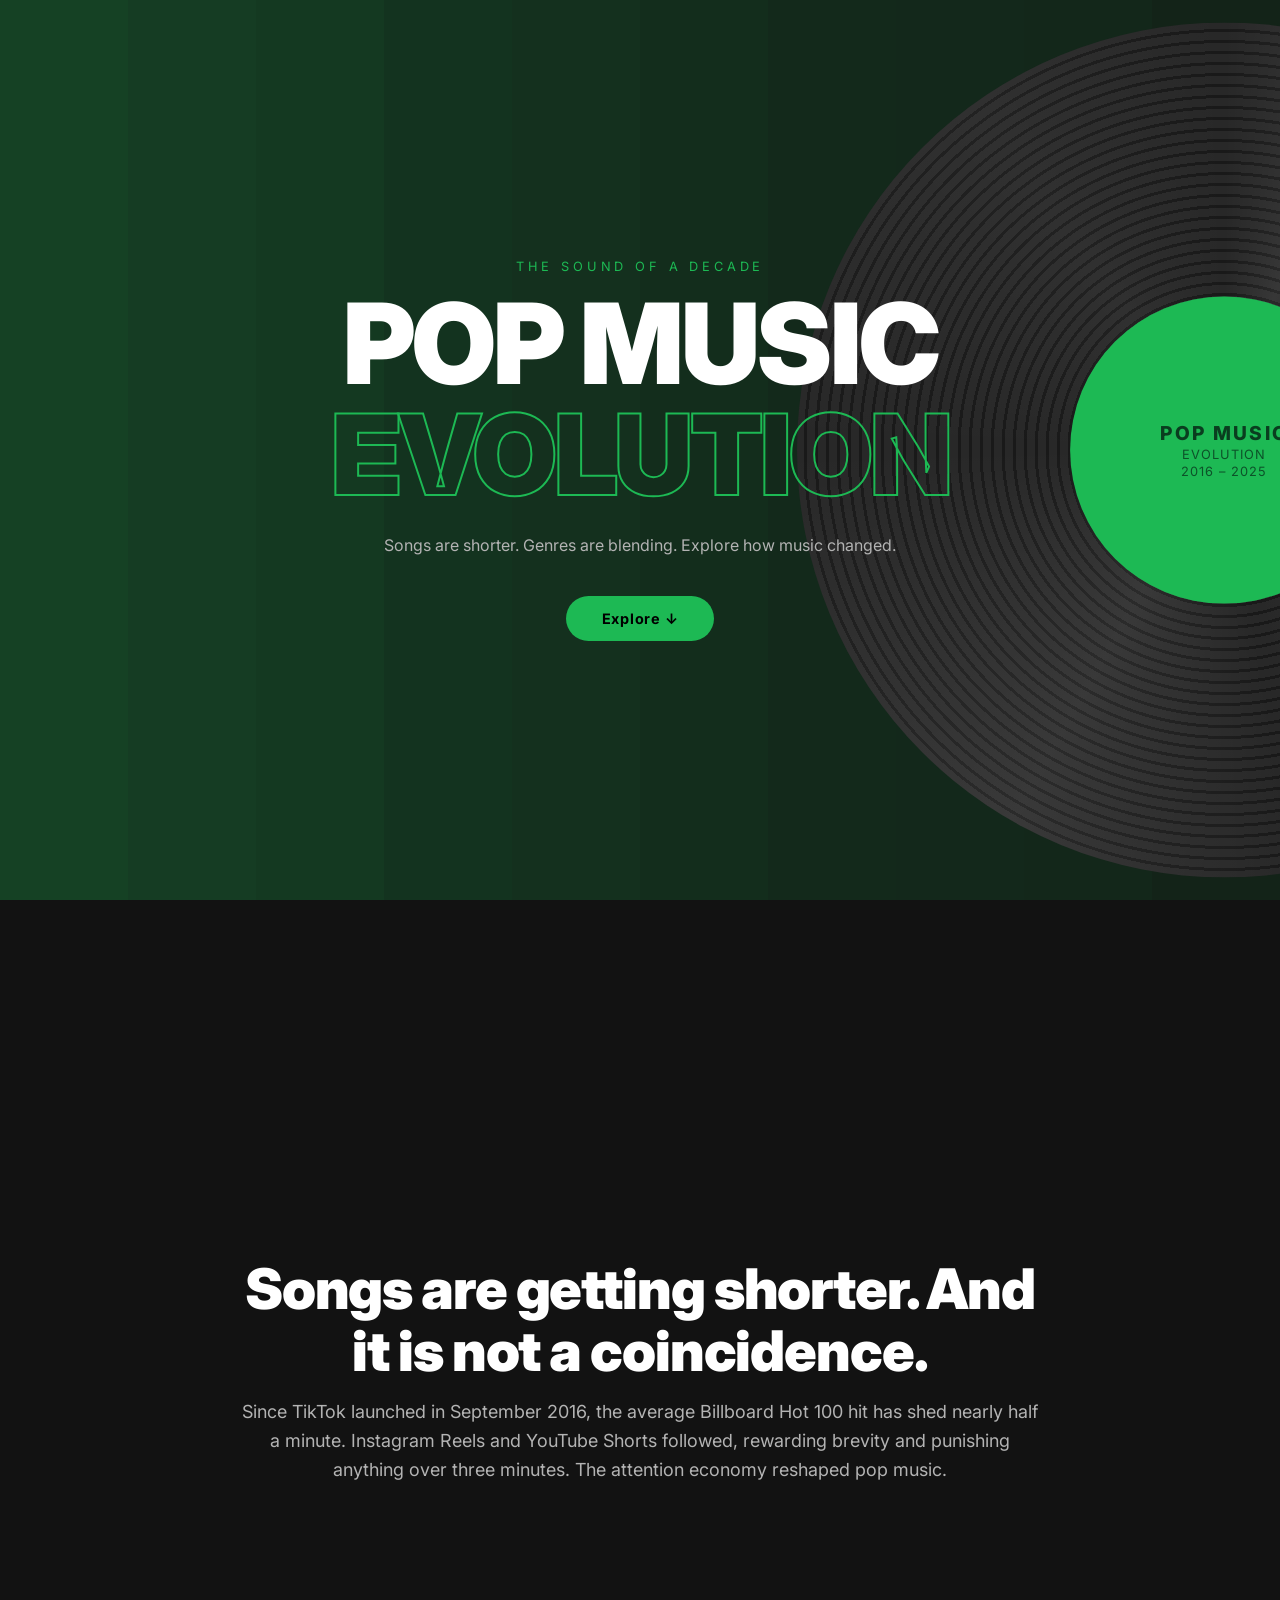
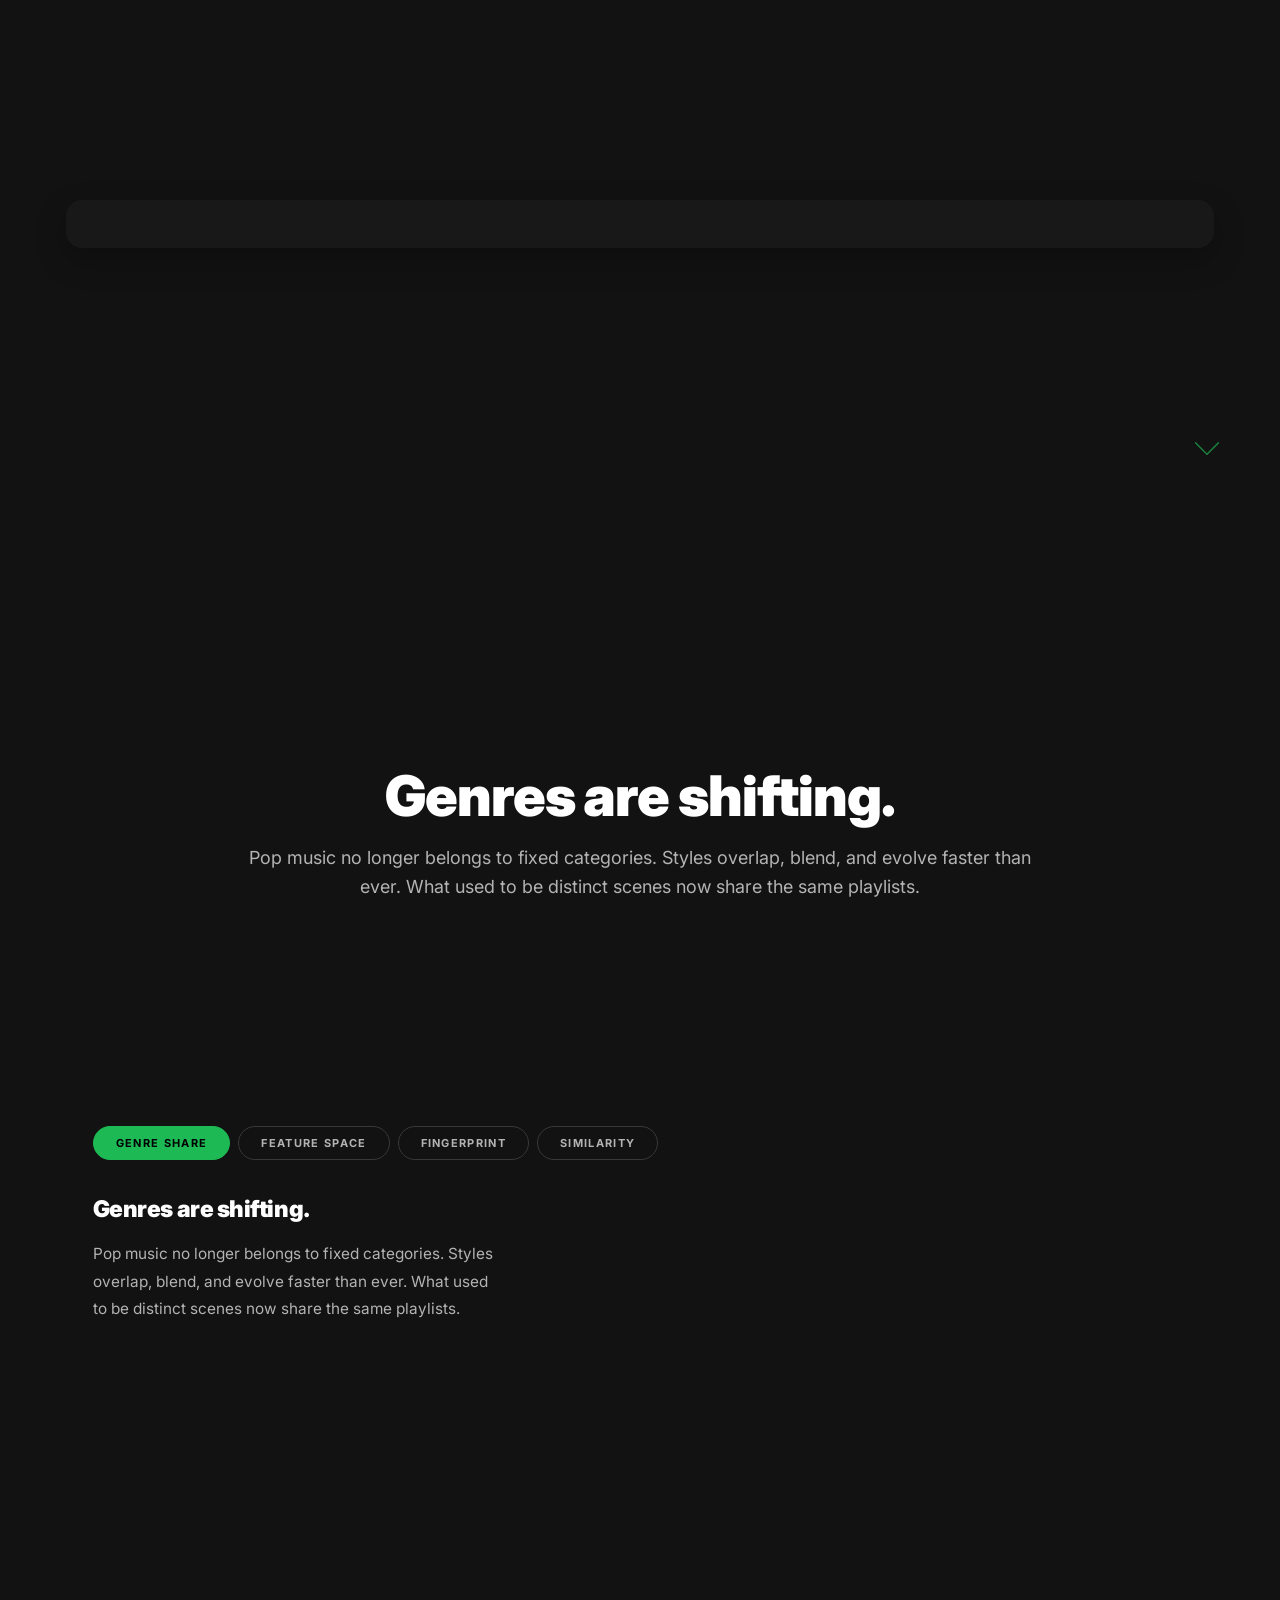
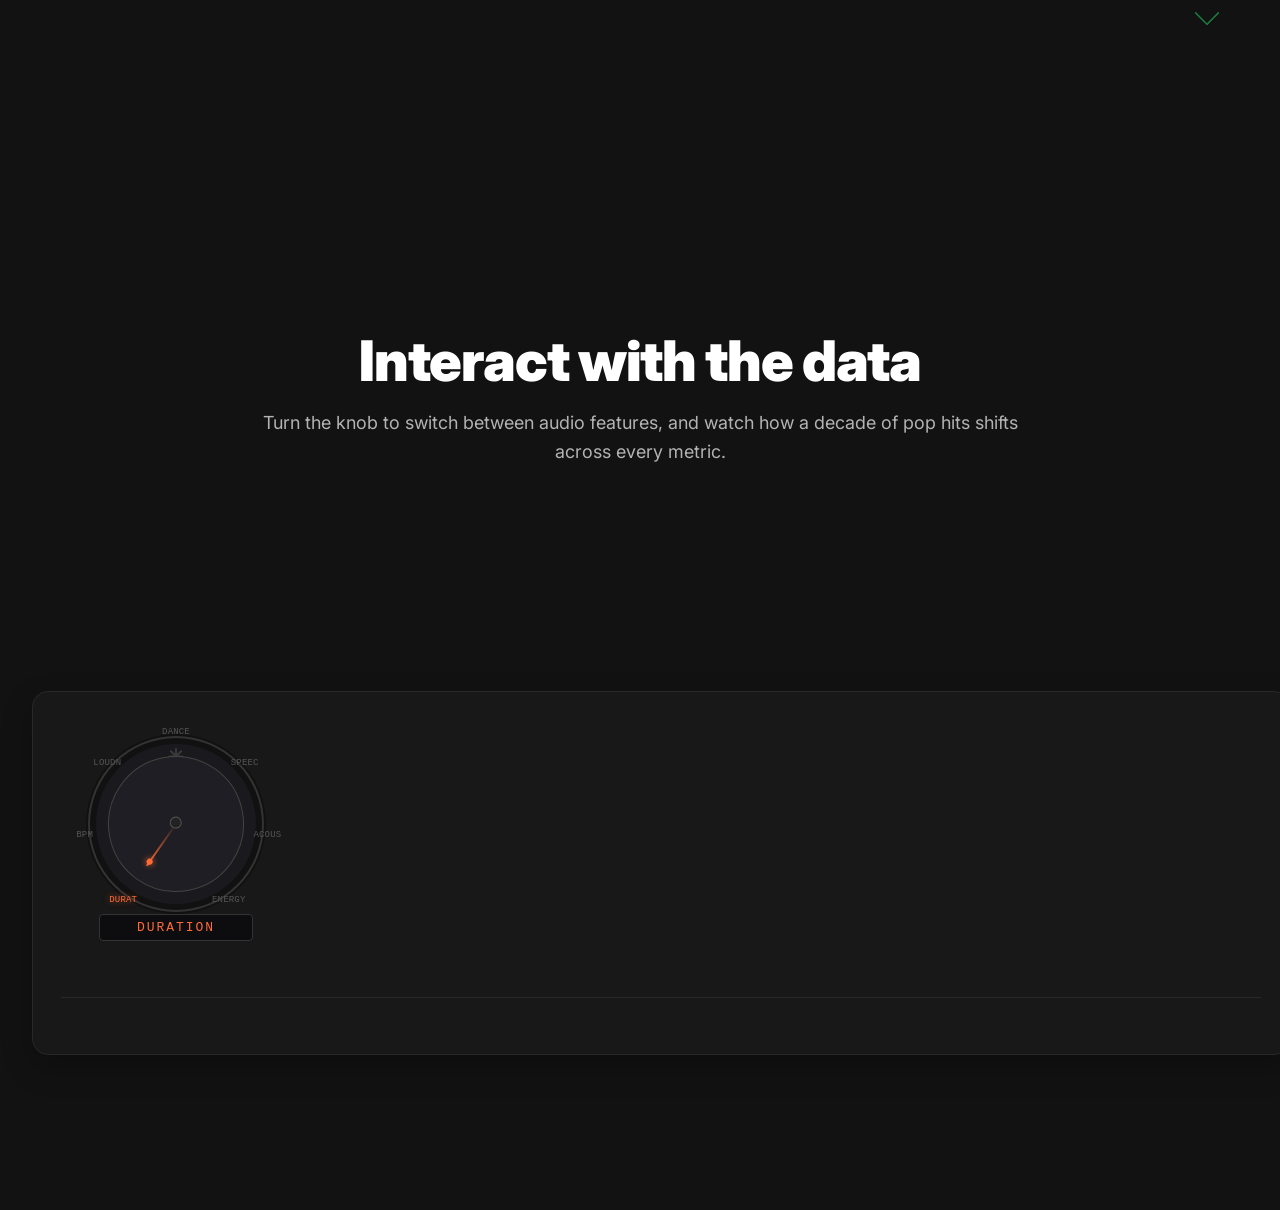
==== commit 6bd32c26: "reformat part3" ====
--- a/docs/index.html
+++ b/docs/index.html
@@ -157,41 +157,50 @@
 </section>
 
 
-<!-- Floating knob: fixed-positioned in the left gutter. Visibility toggled
-     by JS so it only appears when the dashboard or heatmap is in view. -->
-<div id="metric-control" aria-hidden="true">
-    <div id="chart-knob-container">
-        <div class="knob-wrap">
-            <div class="knob-panel" id="knob">
-                <div id="tickRing" style="position:absolute;inset:0;border-radius:50%;"></div>
-                <div class="knob-body" id="knobBody">
-                    <div class="knob-line">
-                        <div class="knob-tip"></div>
-                    </div>
-                    <div class="knob-center"></div>
-                </div>
-            </div>
-            <div class="metric-display" id="metricDisplay">Duration</div>
-        </div>
-    </div>
-</div>
-
 <!-- SECTION 3: Dashboard -->
 <section class="section" id="dashboard-section">
     <div class="text reveal">
         <h1>Interact with the data</h1>
         <p>
-            Explore all audio features across time.
-            Work in progress...
+            Turn the knob to switch between audio features, and watch how a decade
+            of pop hits shifts across every metric.
         </p>
     </div>
-    <div id="dashboard" class="reveal"></div>
-</section>
-
-<!-- SECTION 4: Heatmap -->
-<section id="heatmap-section">
-    <div id="heatmap"></div>
-    <div id="heatmap-caption" class="hm-caption" hidden></div>
+
+    <div class="dashboard-frame reveal">
+        <!-- Top row: metric knob + line chart -->
+        <div class="dashboard-row dashboard-row-top">
+            <div id="metric-control">
+                <div id="chart-knob-container">
+                    <div class="knob-wrap">
+                        <div class="knob-panel" id="knob">
+                            <div id="tickRing" style="position:absolute;inset:0;border-radius:50%;"></div>
+                            <div class="knob-body" id="knobBody">
+                                <div class="knob-line">
+                                    <div class="knob-tip"></div>
+                                </div>
+                                <div class="knob-center"></div>
+                            </div>
+                        </div>
+                        <div class="metric-display" id="metricDisplay">Duration</div>
+                    </div>
+                </div>
+            </div>
+            <div class="dashboard-chart-cell">
+                <div id="dashboard"></div>
+            </div>
+        </div>
+
+        <!-- Bottom row: heatmap + its explanation on the right -->
+        <div class="dashboard-row dashboard-row-bottom">
+            <div class="dashboard-heatmap-cell">
+                <div id="heatmap"></div>
+            </div>
+            <div class="dashboard-caption-cell">
+                <div id="heatmap-caption" class="hm-caption" hidden></div>
+            </div>
+        </div>
+    </div>
 </section>
 
 
--- a/docs/style.css
+++ b/docs/style.css
@@ -326,14 +326,58 @@
     justify-content: center;
 }
 
+/* ── Section 3 dashboard frame ── */
+.dashboard-frame {
+    width: 100%;
+    max-width: 1200px;
+    margin: 0 auto;
+    padding: 28px;
+    background: var(--spotify-dark-gray);
+    border: 1px solid var(--spotify-gray);
+    border-radius: 16px;
+    box-shadow: 0 12px 30px rgba(0, 0, 0, 0.25);
+    display: flex;
+    flex-direction: column;
+    gap: 32px;
+}
+
+.dashboard-row-top {
+    display: grid;
+    grid-template-columns: 230px 1fr;
+    gap: 24px;
+    align-items: center;
+}
+
+.dashboard-row-bottom {
+    display: grid;
+    grid-template-columns: 1fr minmax(220px, 300px);
+    gap: 24px;
+    align-items: start;
+    border-top: 1px solid var(--spotify-gray);
+    padding-top: 28px;
+}
+
+/* Let the SVGs shrink inside grid tracks instead of forcing overflow. */
+.dashboard-chart-cell,
+.dashboard-heatmap-cell {
+    min-width: 0;
+}
+
 #dashboard {
-    margin-top: 32px;
-    height: 600px;
-    background: var(--spotify-dark-gray);
-    border-radius: 12px;
-    border: 1px solid var(--spotify-gray);
-    width: 100%;
-    max-width: 1000px;
+    width: 100%;
+}
+
+#dashboard svg {
+    display: block;
+    width: 100%;
+    height: auto;
+}
+
+@media (max-width: 900px) {
+    .dashboard-row-top,
+    .dashboard-row-bottom {
+        grid-template-columns: 1fr;
+    }
 }
 
 /* --- Duration Section --- */
@@ -396,48 +440,14 @@
 }
 
 
-/* Floating knob, fixed in the left gutter, vertically centered. The horizontal
-   anchor sits at 1/4 of the way from the left edge to the page center, which
-   for a centered ~1000px-wide chart lands exactly midway between the page edge
-   and the chart's left edge. Clamped so it doesn't crush against the wall on
-   narrow screens. JS adds .visible when the dashboard or heatmap is on screen. */
+/* Metric knob — sits in the top-left cell of the dashboard frame. Overflow is
+   kept visible so the tick labels can fan out beyond the knob body. */
 #metric-control {
-    position: fixed;
-    top: 50%;
-    left: clamp(24px, calc((100vw - 1000px) / 4), 220px);
-    transform: translate(-50%, -50%);
-    padding: 18px 14px;
     display: flex;
     flex-direction: column;
     align-items: center;
-    gap: 10px;
-    background: rgba(18, 18, 18, 0.85);
-    backdrop-filter: blur(10px);
-    border: 1px solid #1a1a1a;
-    border-radius: 14px;
-    z-index: 50;
-    opacity: 0;
-    visibility: hidden;
-    transition: opacity 0.35s ease, visibility 0s linear 0.35s;
-    pointer-events: none;
-}
-#metric-control.visible {
-    opacity: 1;
-    visibility: visible;
-    pointer-events: auto;
-    transition: opacity 0.35s ease, visibility 0s linear 0s;
-}
-
-@media (max-width: 1100px) {
-    /* Not enough horizontal room to float — drop it inline above the dashboard. */
-    #metric-control {
-        position: static;
-        transform: none;
-        margin: 24px auto;
-        opacity: 1;
-        visibility: visible;
-        pointer-events: auto;
-    }
+    justify-content: center;
+    overflow: visible;
 }
 
 .knob-wrap { display:flex; flex-direction:column; align-items:center; gap:10px; padding:1.5rem 0; font-family:'Share Tech Mono',monospace; }
@@ -452,14 +462,6 @@
 /* HEATMAP VISUALIZATION  */
 
 
-/* --- Section wrapper --- */
-#heatmap-section {
-    width: 100%;
-    max-width: 920px;
-    margin: 80px auto;
-    padding: 0 20px;
-}
-
 /* --- SVG container --- */
 #heatmap {
     width: 100%;
@@ -492,16 +494,20 @@
    TOOLTIP
    ================================================================ */
 .hm-caption {
-    max-width: 720px;
-    margin: 18px auto 0;
+    margin: 0;
     padding: 14px 18px;
-    background: var(--spotify-dark-gray);
+    background: var(--spotify-black);
     border-left: 3px solid var(--spotify-green);
     border-radius: 4px;
     color: var(--spotify-light-gray);
     font-size: 13px;
     line-height: 1.55;
     letter-spacing: 0.01em;
+}
+
+/* Right-hand explanation column: pin the caption to the top of the heatmap. */
+.dashboard-caption-cell {
+    align-self: stretch;
 }
 .hm-caption strong {
     color: #FFFFFF;
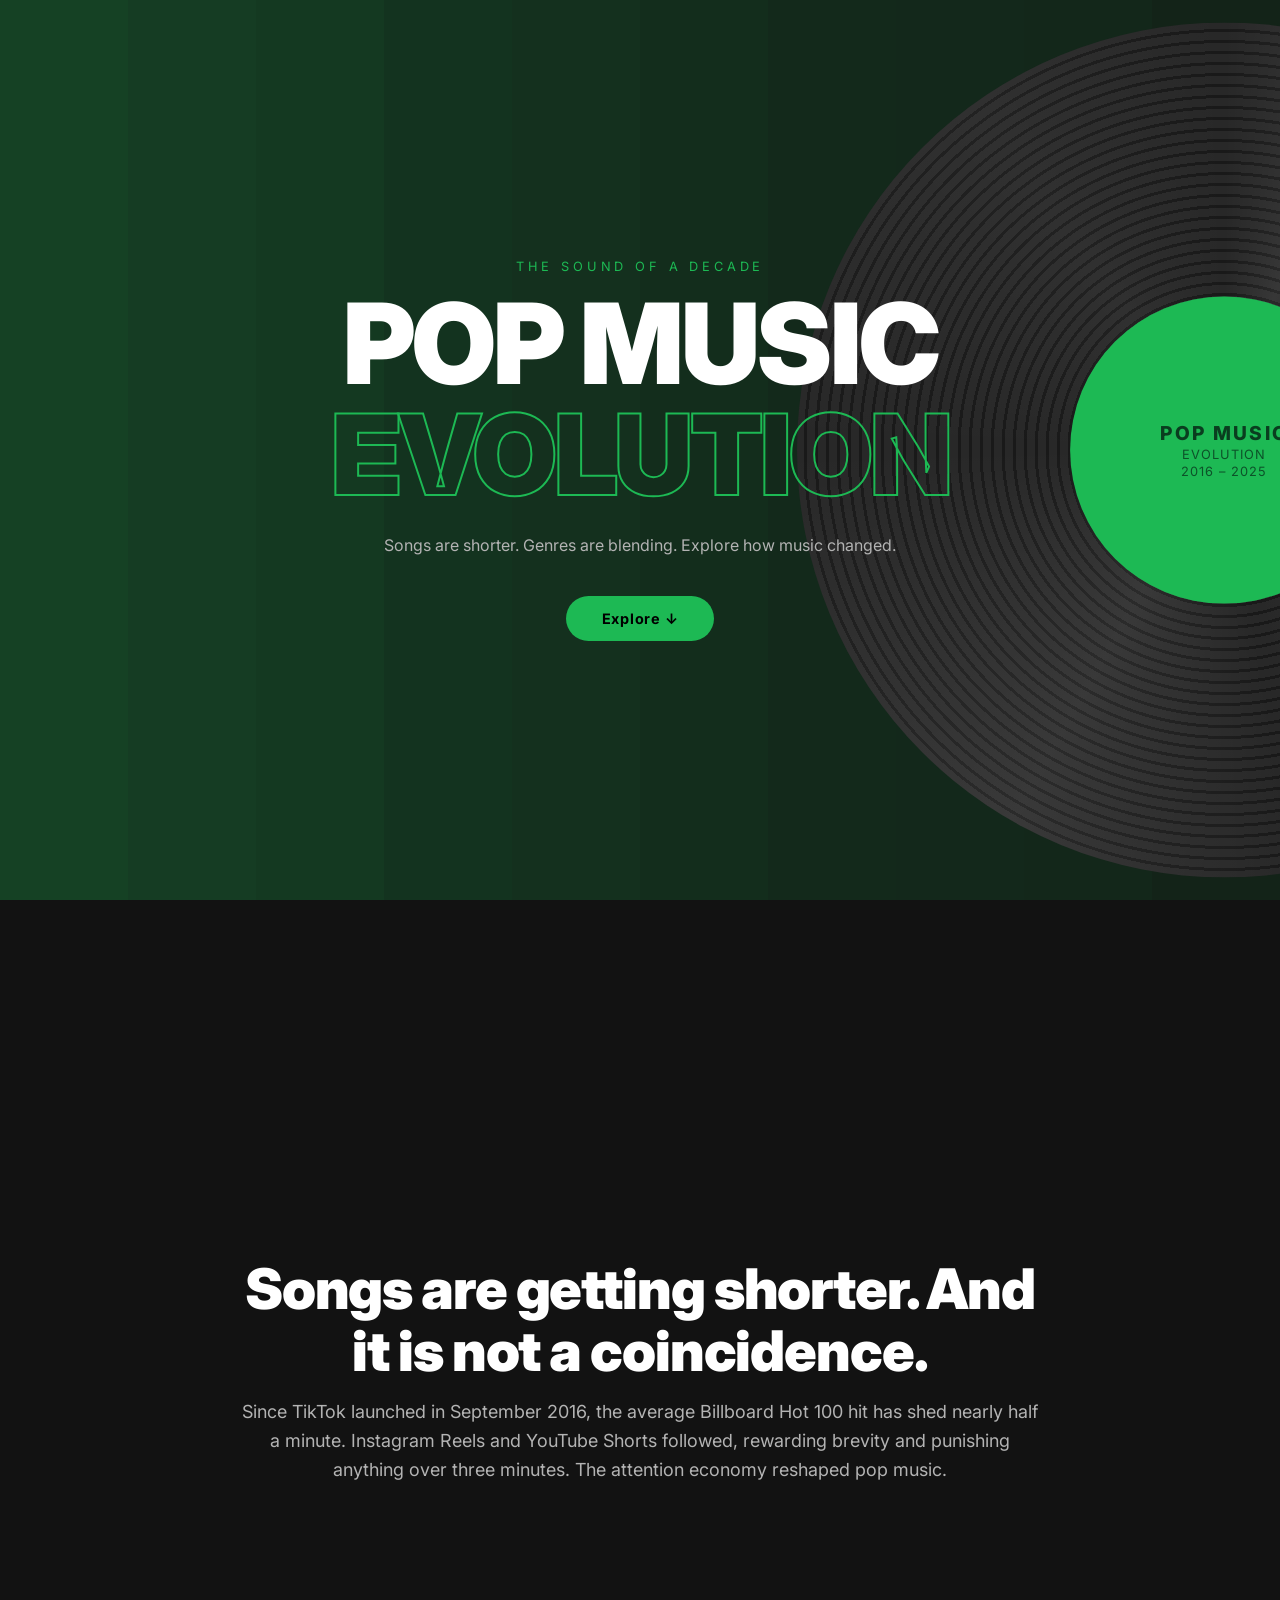
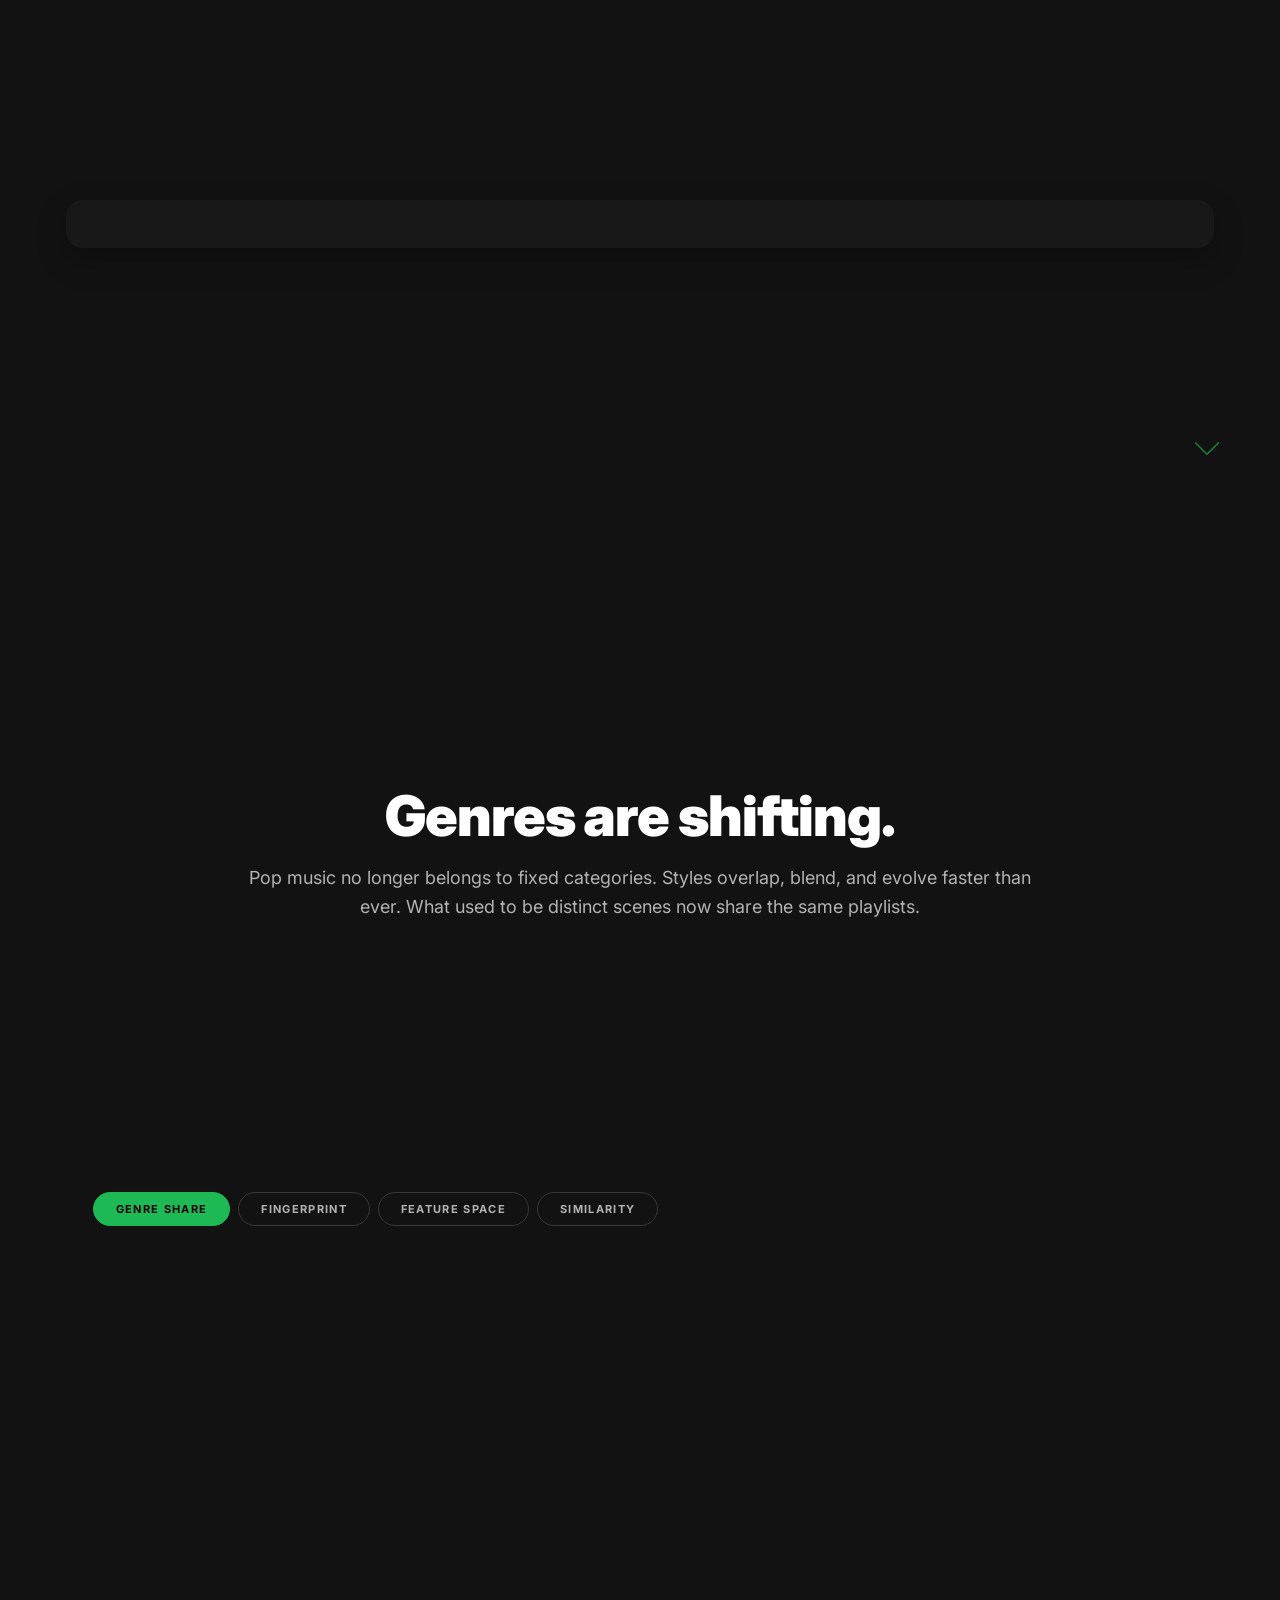
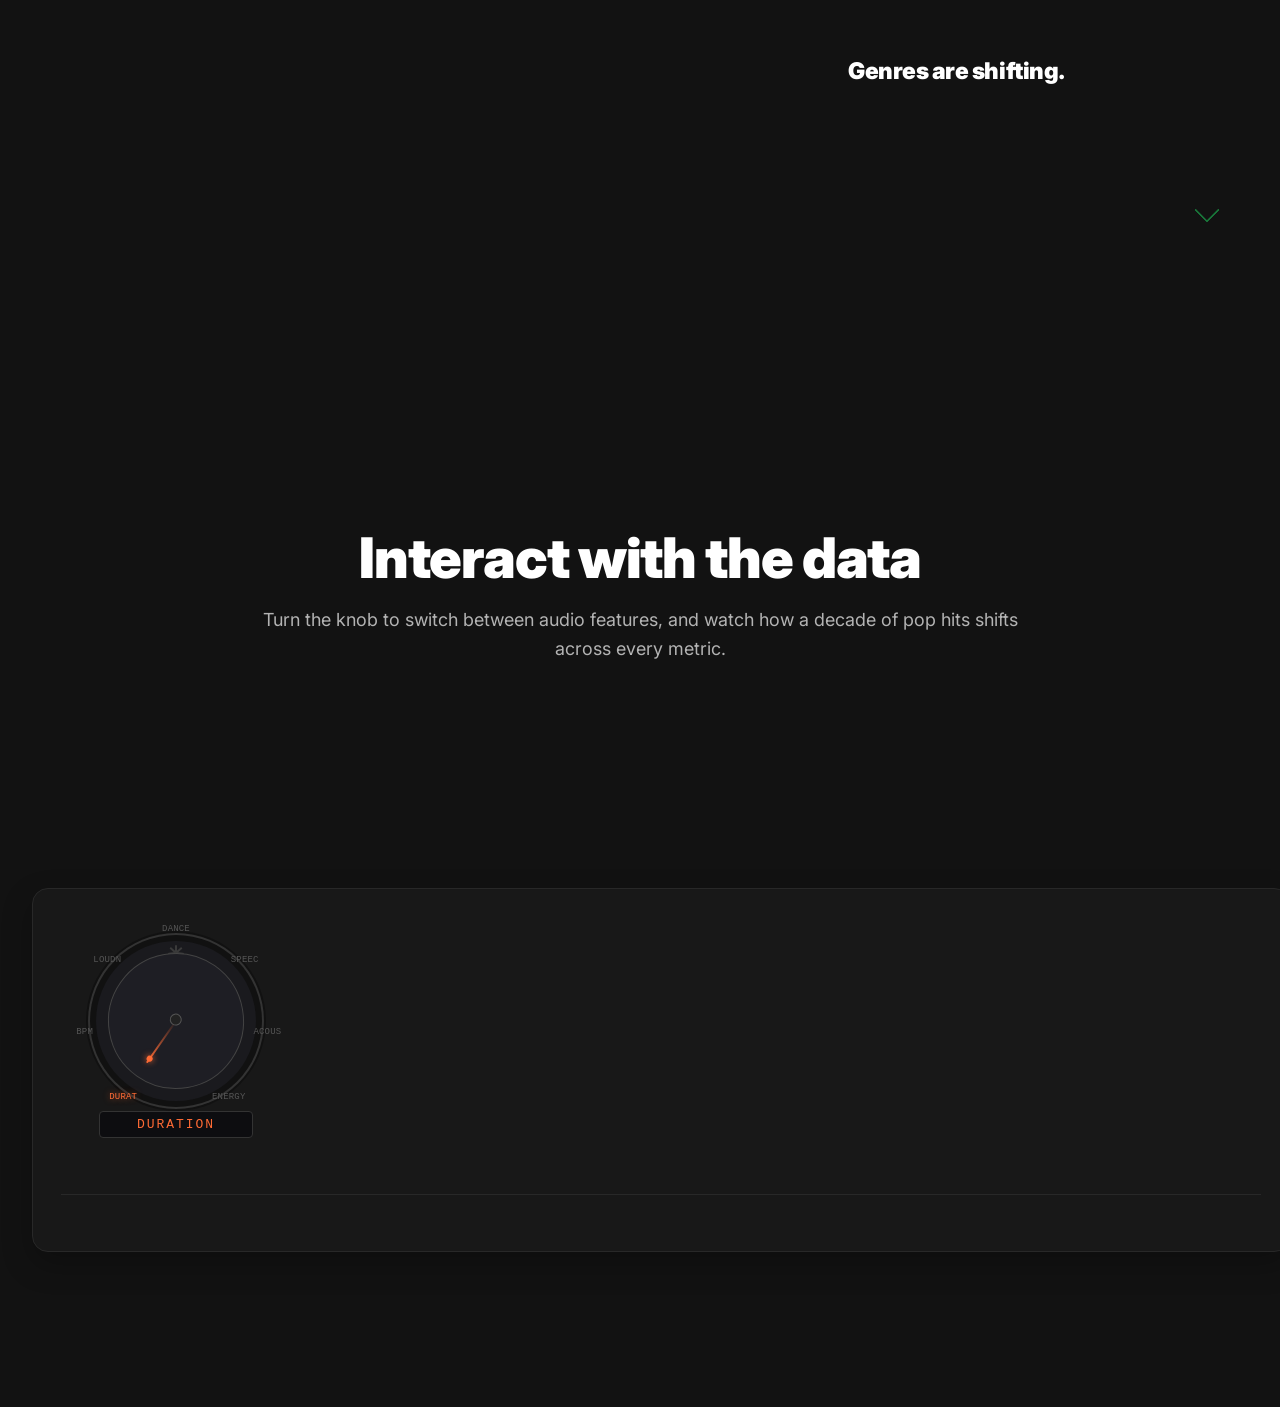
==== commit c1ddbc23: "finish section 2" ====
--- a/docs/index.html
+++ b/docs/index.html
@@ -67,10 +67,10 @@
 </div>
 
 <nav class="side-nav" id="side-nav" style="z-index: 1;">
-    <a class="side-nav-item" href="#top"              data-label="0. Home"></a>
-    <a class="side-nav-item" href="#duration"         data-label="1. Duration"></a>
-    <a class="side-nav-item" href="#genres"           data-label="2. Genres"></a>
-    <a class="side-nav-item" href="#dashboard-section" data-label="3. Dashboard"></a>
+    <a class="side-nav-item" href="#top"              data-label="Home"></a>
+    <a class="side-nav-item" href="#duration"         data-label="Duration"></a>
+    <a class="side-nav-item" href="#genres"           data-label="Genres"></a>
+    <a class="side-nav-item" href="#dashboard-section" data-label="Dashboard"></a>
 </nav>
 
 <!-- SECTION 1: Duration -->
@@ -95,7 +95,7 @@
 
 <!-- SECTION 2: Genres -->
 <section class="section" id="genres">
-    <div class="text reveal">
+    <div class="text reveal" style="margin-bottom: 30vh; margin-top: 15vh;">
         <h1>Genres are shifting.</h1>
         <p>
             Pop music no longer belongs to fixed categories.
@@ -107,25 +107,28 @@
     <div class="genre-layout reveal">
         <div class="genre-tabs">
             <button class="genre-tab active" data-chart="share">Genre Share</button>
+            <button class="genre-tab" data-chart="radar">Fingerprint</button>
             <button class="genre-tab" data-chart="scatter">Feature Space</button>
-            <button class="genre-tab" data-chart="radar">Fingerprint</button>
             <button class="genre-tab" data-chart="cluster">Similarity</button>
         </div>
 
         <div class="genre-spacer"></div>
 
         <div class="genre-sidebar">
+            <div id="scatter-feat-picker"></div>
             <h2>Genres are shifting.</h2>
-            <p>
-                Pop music no longer belongs to fixed categories.
-                Styles overlap, blend, and evolve faster than ever.
-                What used to be distinct scenes now share the same playlists.
-            </p>
+            <p></p>
         </div>
 
         <div class="genre-main">
             <div class="genre-panel active" id="share-panel">
                 <div id="genreChart"></div>
+            </div>
+            <div class="genre-panel" id="radar-panel">
+                <div class="radar-select-row">
+                    <select id="genre-select" class="trends-genre-select"></select>
+                </div>
+                <div id="radar-chart"></div>
             </div>
             <div class="genre-panel" id="scatter-panel">
                 <div class="scatter-controls">
@@ -134,18 +137,11 @@
                     <button id="play-btn" class="trends-play-btn">&#9654; Play</button>
                 </div>
                 <div class="scatter-body">
+                    <div class="scatter-left">
+                        <div id="sc-legend" class="trends-legend"></div>
+                    </div>
                     <div id="scatter-plot"></div>
-                    <div class="scatter-right">
-                        <div id="sc-legend" class="trends-legend"></div>
-                        <div id="scatter-feat-picker"></div>
-                    </div>
-                </div>
-            </div>
-            <div class="genre-panel" id="radar-panel">
-                <div class="radar-select-row">
-                    <select id="genre-select" class="trends-genre-select"></select>
-                </div>
-                <div id="radar-chart"></div>
+                </div>
             </div>
             <div class="genre-panel" id="cluster-panel">
                 <div id="clusterChart"></div>
--- a/docs/style.css
+++ b/docs/style.css
@@ -180,10 +180,10 @@
 .side-nav-item::after {
     content: attr(data-label);
     position: absolute;
-    left: 25px;
+    left: 20px;
     top: 50%;
     transform: translateY(-50%);
-    font-size: 14px;
+    font-size: 12px;
     letter-spacing: 0.1em;
     text-transform: uppercase;
     color: #fff;
--- a/docs/genres.css
+++ b/docs/genres.css
@@ -1,7 +1,7 @@
 /* ── Genre section grid ── */
 .genre-layout {
     display: grid;
-    grid-template-columns: 400px 1fr;
+    grid-template-columns: 1fr 400px;
     grid-template-rows: auto auto;
     column-gap: 20px;
     row-gap: 20px;
@@ -24,11 +24,13 @@
 
 .genre-spacer { display: none; }
 
-/* Row 2, col 1: description */
+/* Row 2, col 2: description */
 .genre-sidebar {
-    grid-column: 1 / 2;
+    grid-column: 2 / 3;
     grid-row: 2;
-    align-self: self-start;
+    align-self: stretch;
+    display: flex;
+    flex-direction: column;
 }
 
 .genre-sidebar h2 {
@@ -36,7 +38,8 @@
     font-weight: 900;
     line-height: 1.2;
     letter-spacing: -0.02em;
-    margin: 16px 0 16px;
+    margin-top: auto;
+    margin-bottom: 16px;
     color: #fff;
 }
 
@@ -47,11 +50,12 @@
     margin: 0;
 }
 
-/* Row 2, col 2: chart */
+/* Row 2, col 1: chart — locked to chart 1's aspect ratio */
 .genre-main {
-    grid-column: 2 / 3;
+    grid-column: 1 / 2;
     grid-row: 2;
     width: 100%;
+    aspect-ratio: 580 / 360;
 }
 
 /* ── Tabs (pill style) ── */
@@ -85,10 +89,46 @@
 .genre-panel {
     display: none;
     animation: fadeUp 0.35s ease;
+    height: 100%;
 }
 
 .genre-panel.active {
     display: block;
+}
+
+/* Scatter: controls fixed at top, chart fills rest */
+#scatter-panel.active {
+    display: flex;
+    flex-direction: column;
+}
+
+#scatter-panel .scatter-body {
+    flex: 1;
+    min-height: 0;
+}
+
+#scatter-panel #scatter-plot {
+    flex: 1;
+    min-width: 0;
+    min-height: 0;
+}
+
+#scatter-panel #scatter-plot svg {
+    height: 100%;
+}
+
+/* Radar: chart fills full height, select overlaid at bottom-right */
+#radar-panel.active {
+    display: block;
+    position: relative;
+}
+
+#radar-panel #radar-chart {
+    height: 100%;
+}
+
+#radar-panel #radar-chart svg {
+    height: 100%;
 }
 
 @keyframes fadeUp {
@@ -123,11 +163,12 @@
    ═══════════════════════════════════════════════════════ */
 
 
-/* Centre the genre select above the radar */
+/* Genre select overlaid at bottom-right of radar chart */
 .radar-select-row {
-    display: flex;
-    justify-content: center;
-    margin-bottom: 12px;
+    position: absolute;
+    bottom: 12px;
+    right: 12px;
+    z-index: 10;
 }
 
 /* Ensure every active panel has enough vertical room */
@@ -162,7 +203,7 @@
 
 .scatter-axis-label {
     font-size: 10px;
-    color: #777;
+    color: rgba(255, 255, 255, 0.2);
     font-weight: 700;
     letter-spacing: 0.08em;
     text-transform: uppercase;
@@ -181,11 +222,12 @@
     line-height: 1 !important;
 }
 
-/* ── Scatter body: chart left, button column right ── */
+/* ── Scatter body: chart with overlaid legend ── */
 .scatter-body {
     display: flex;
     align-items: stretch;
     gap: 16px;
+    position: relative;
 }
 
 #scatter-plot {
@@ -193,27 +235,35 @@
     min-width: 0;
 }
 
-.scatter-right {
-    flex: 0 0 124px;
-    display: flex;
+/* Legend overlaid on chart, top-right */
+.scatter-left {
+    position: absolute;
+    top: 8px;
+    right: 8px;
+    z-index: 10;
+    opacity: 0.6;
+}
+
+.scatter-left .trends-legend {
     flex-direction: column;
     gap: 5px;
-    padding-bottom: 32px;
-}
-
-/* ── Feature picker (right-side column, pinned to bottom) ── */
+}
+
 #scatter-feat-picker {
-    display: flex;
+    display: none;
     flex-direction: column;
     gap: 6px;
-    margin-top: auto;
-}
-
-/* Genre chips stacked vertically in the right column */
-.scatter-right .trends-legend {
-    flex-direction: column;
+    margin-bottom: 16px;
+}
+
+#scatter-feat-picker.visible {
+    display: flex;
+}
+
+.scatter-feat-row {
+    display: grid;
+    grid-template-columns: repeat(3, 1fr);
     gap: 5px;
-    margin-top: 0;
 }
 
 .scatter-axis-legend {
@@ -240,12 +290,6 @@
     height: 10px;
     border-radius: 2px;
     flex-shrink: 0;
-}
-
-.scatter-feat-row {
-    display: flex;
-    flex-direction: column;
-    gap: 5px;
 }
 
 .scatter-feat-row .scatter-axis-label {
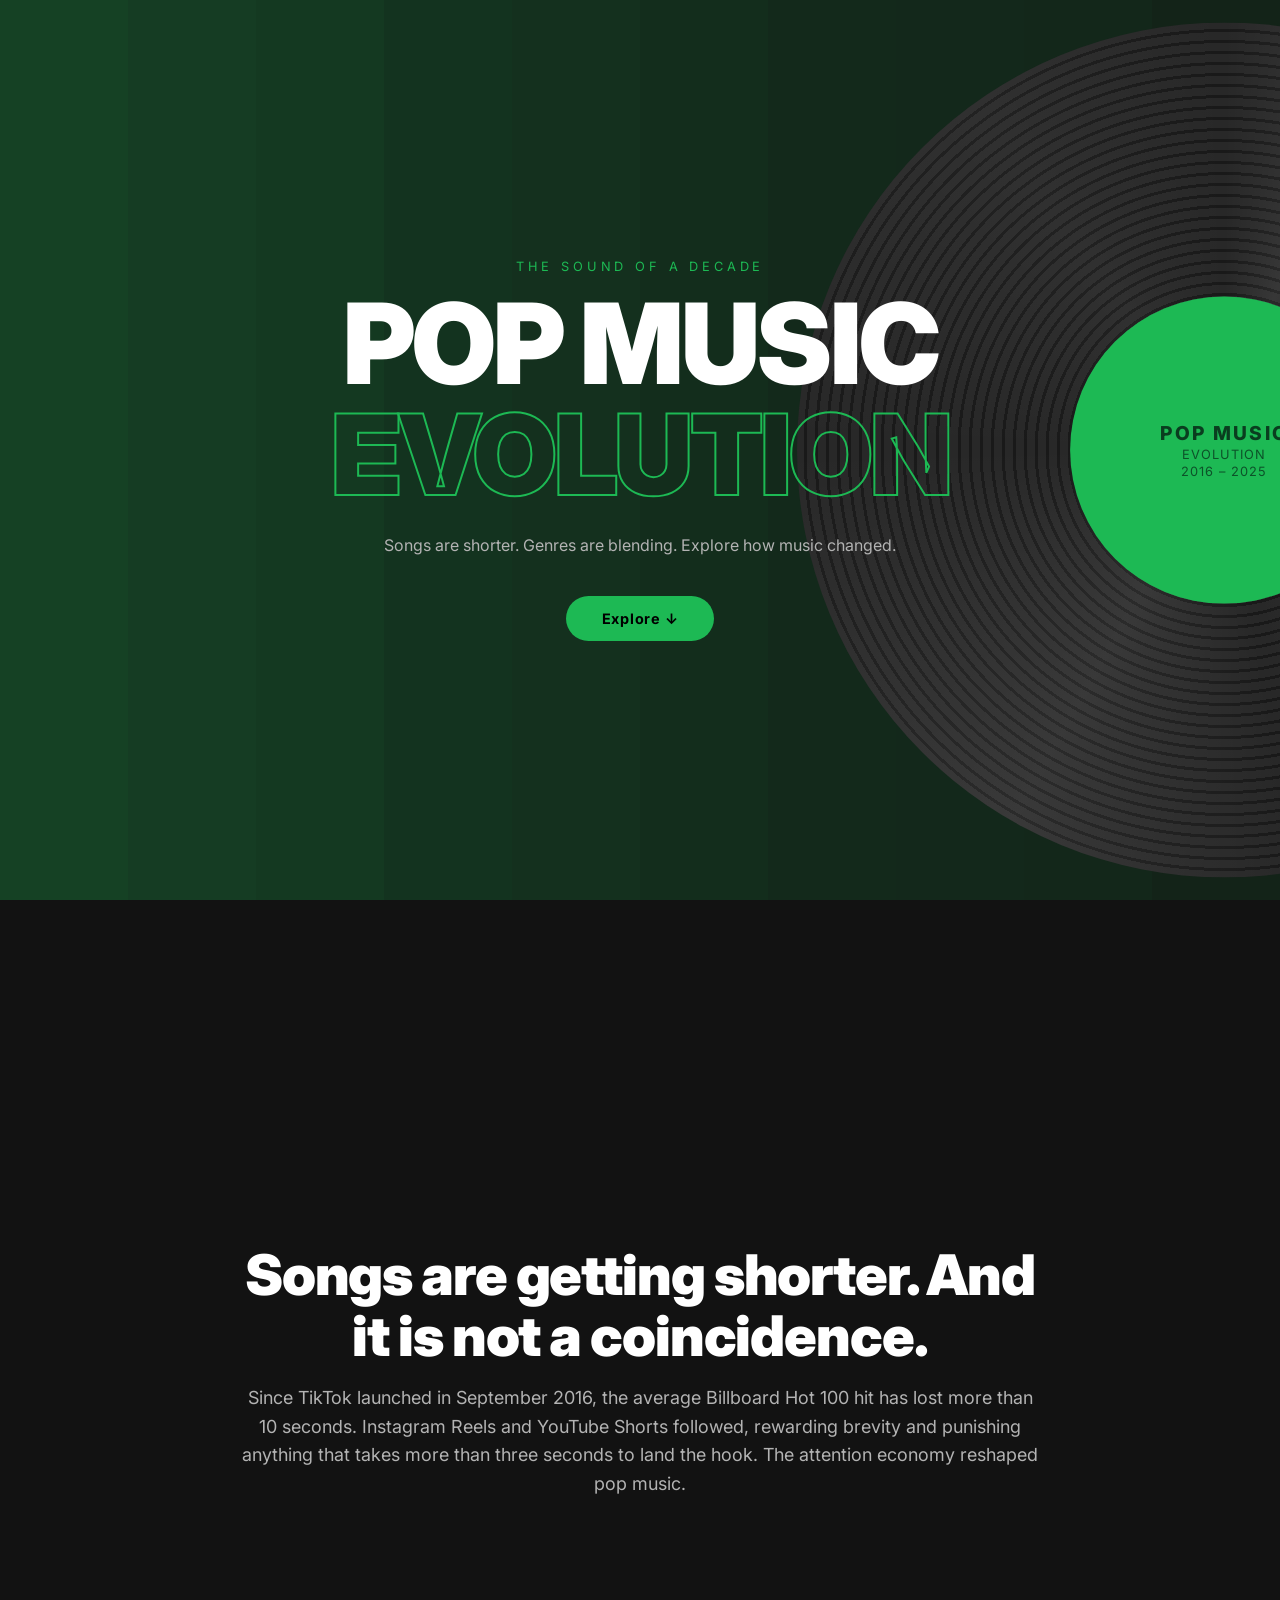
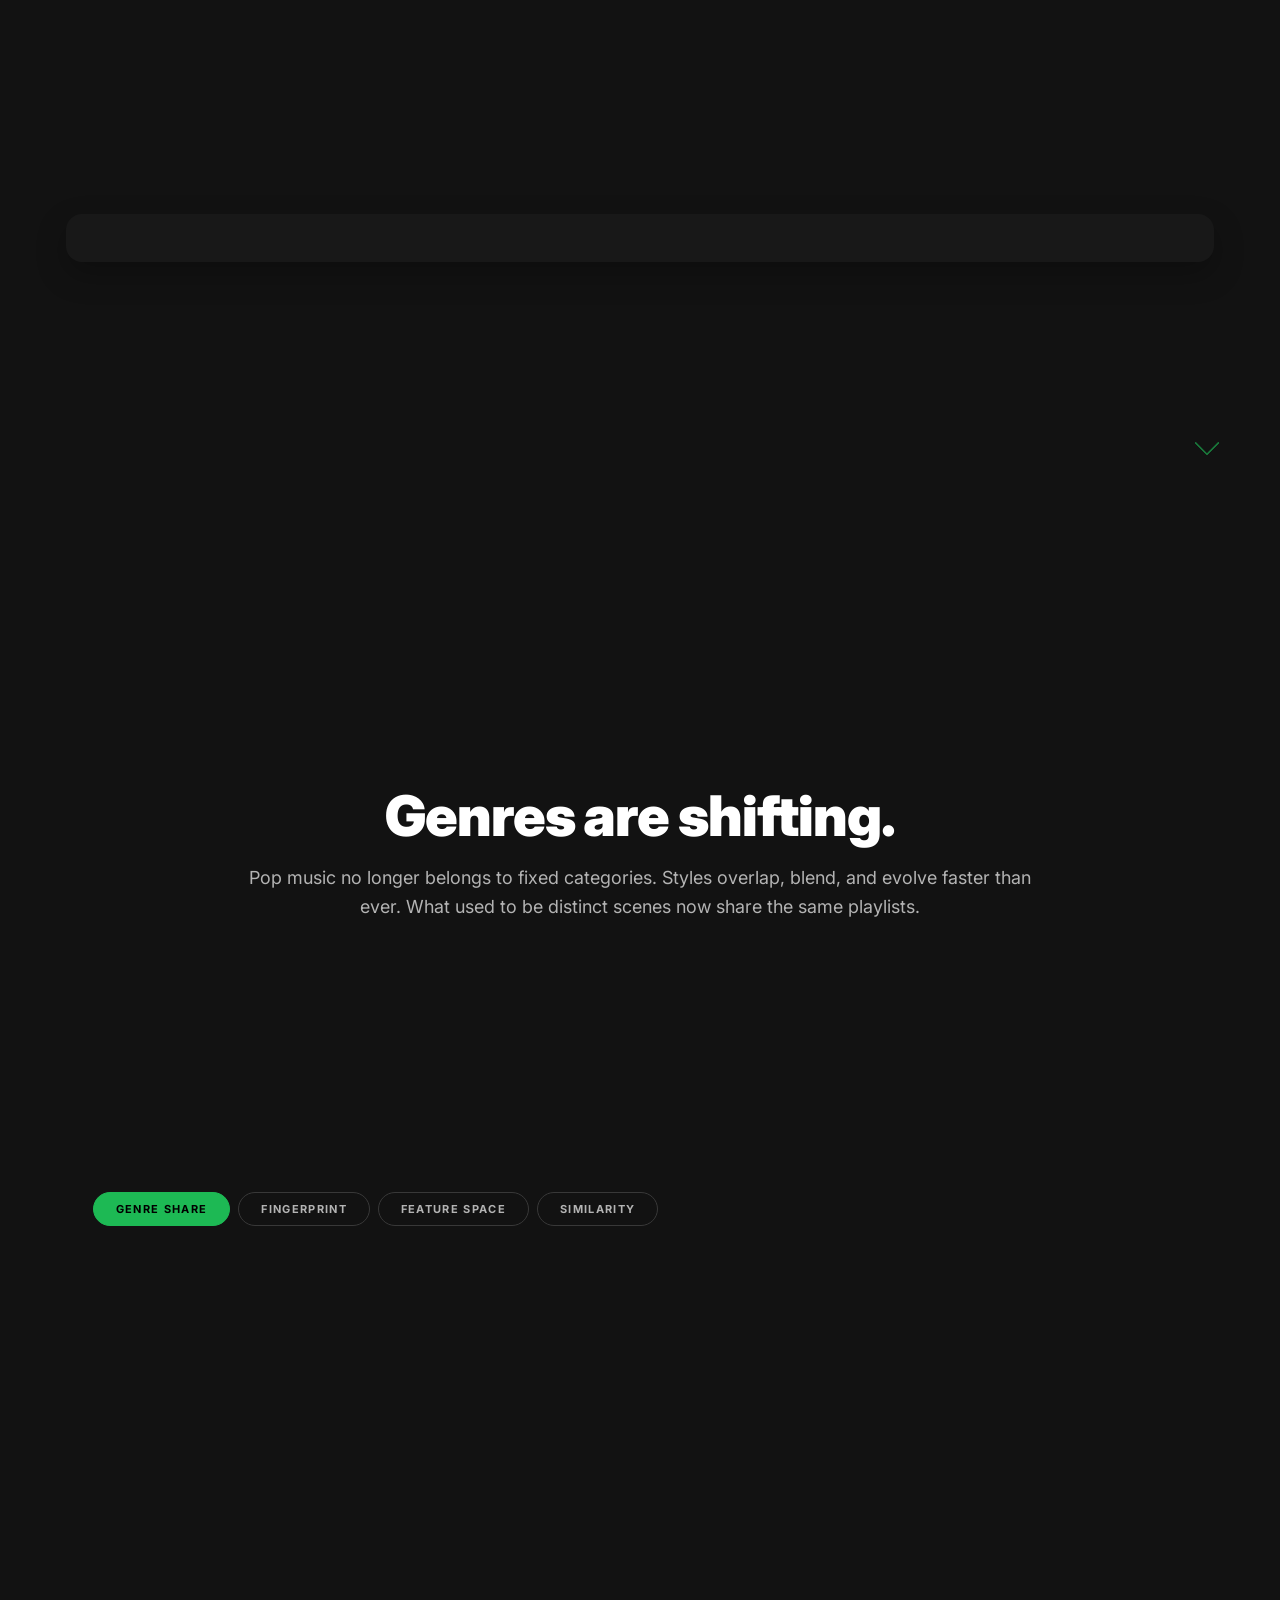
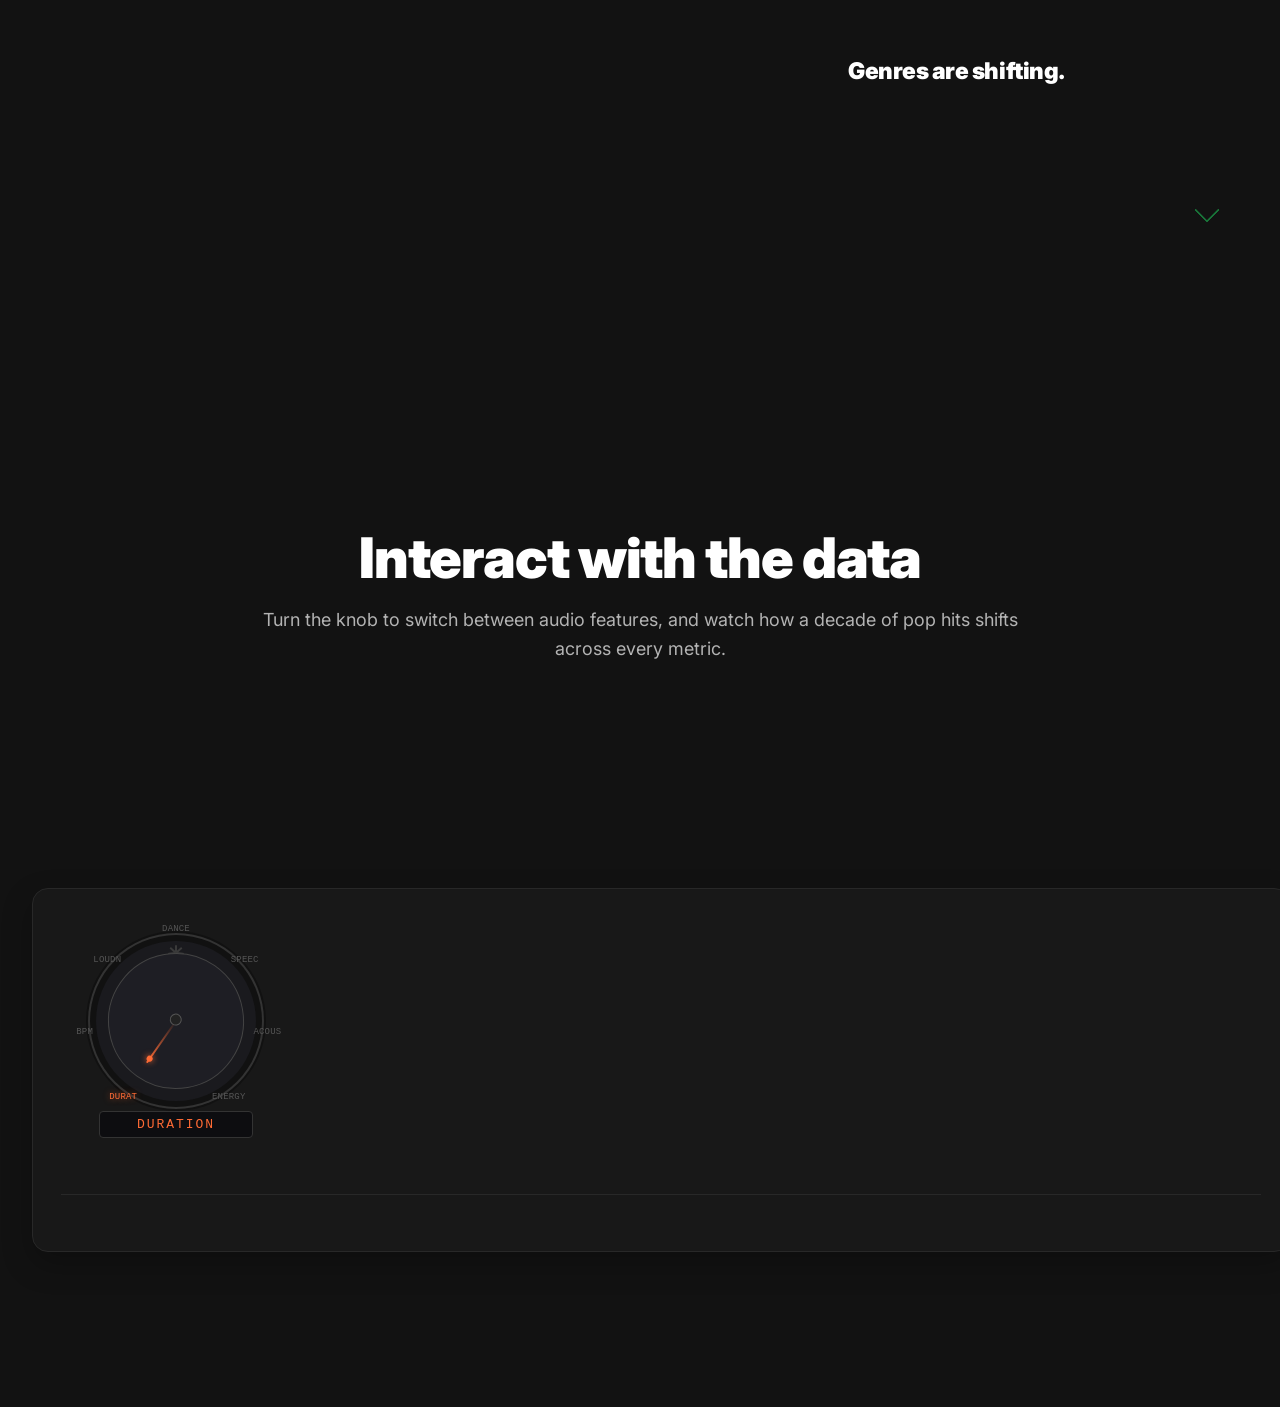
==== commit 6abb2f51: "[about the duration length] Revise paragraph on song length and social media impact Updated text to " ====
--- a/docs/index.html
+++ b/docs/index.html
@@ -79,8 +79,8 @@
         <h1>Songs are getting shorter. And it is not a coincidence.</h1>
         <p>
             Since TikTok launched in September 2016, the average Billboard Hot&nbsp;100 hit
-            has shed nearly half a minute. Instagram Reels and YouTube Shorts
-            followed, rewarding brevity and punishing anything over three minutes.
+            has lost more than 10 seconds. Instagram Reels and YouTube Shorts
+            followed, rewarding brevity and punishing anything that takes more than three seconds to land the hook.
             The attention economy reshaped pop music.
         </p>
     </div>
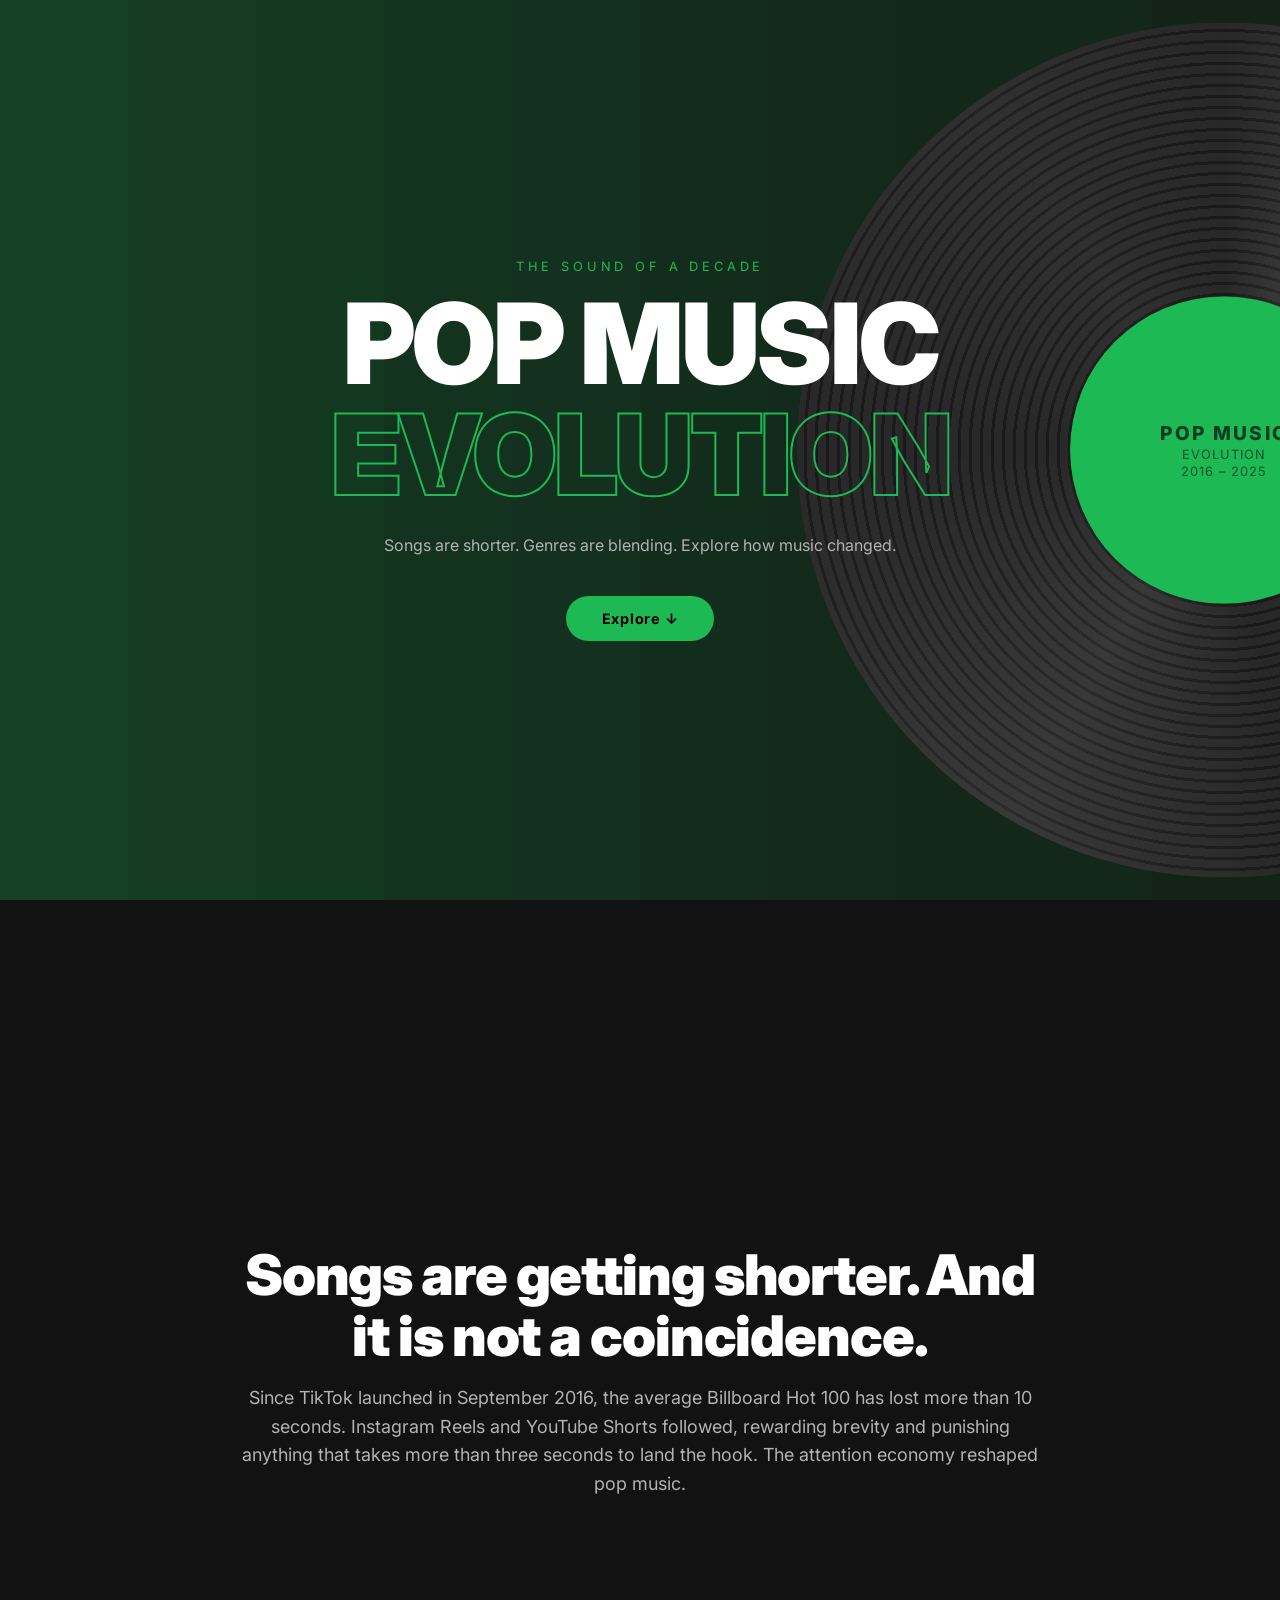
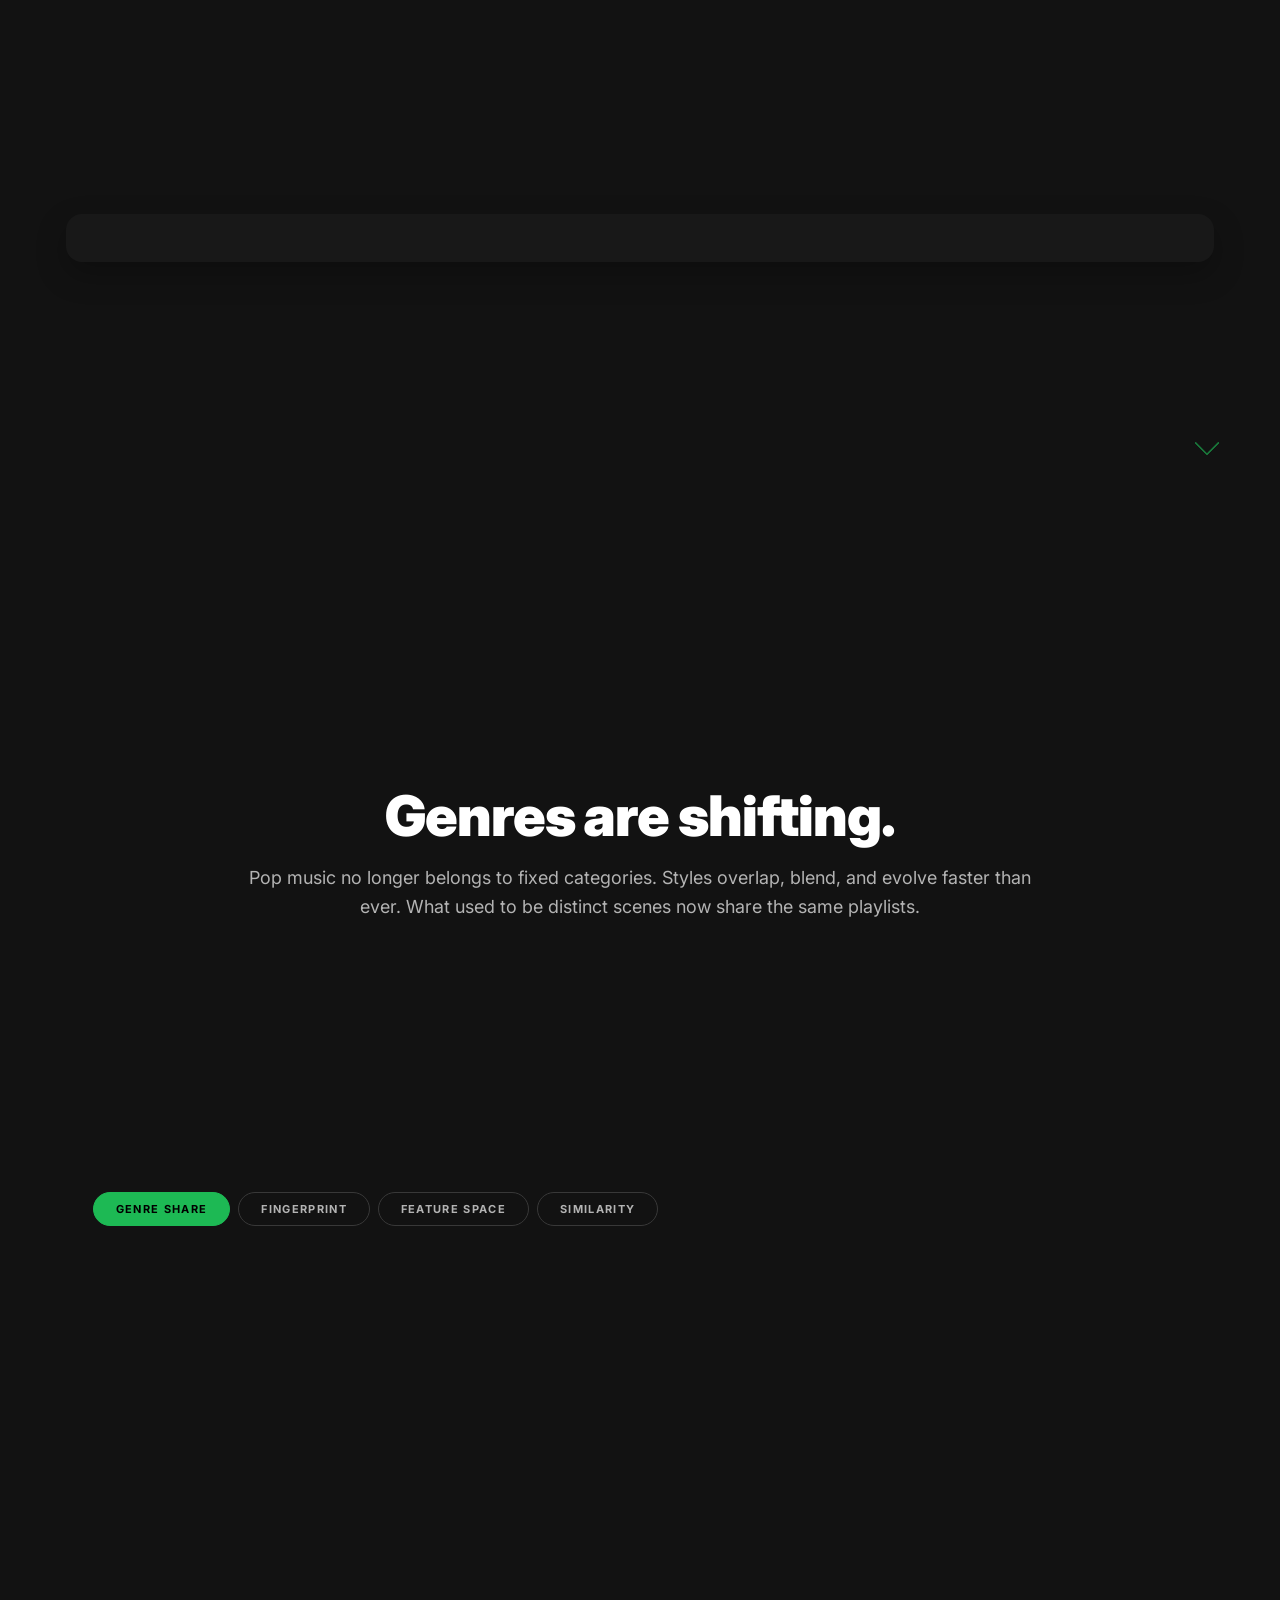
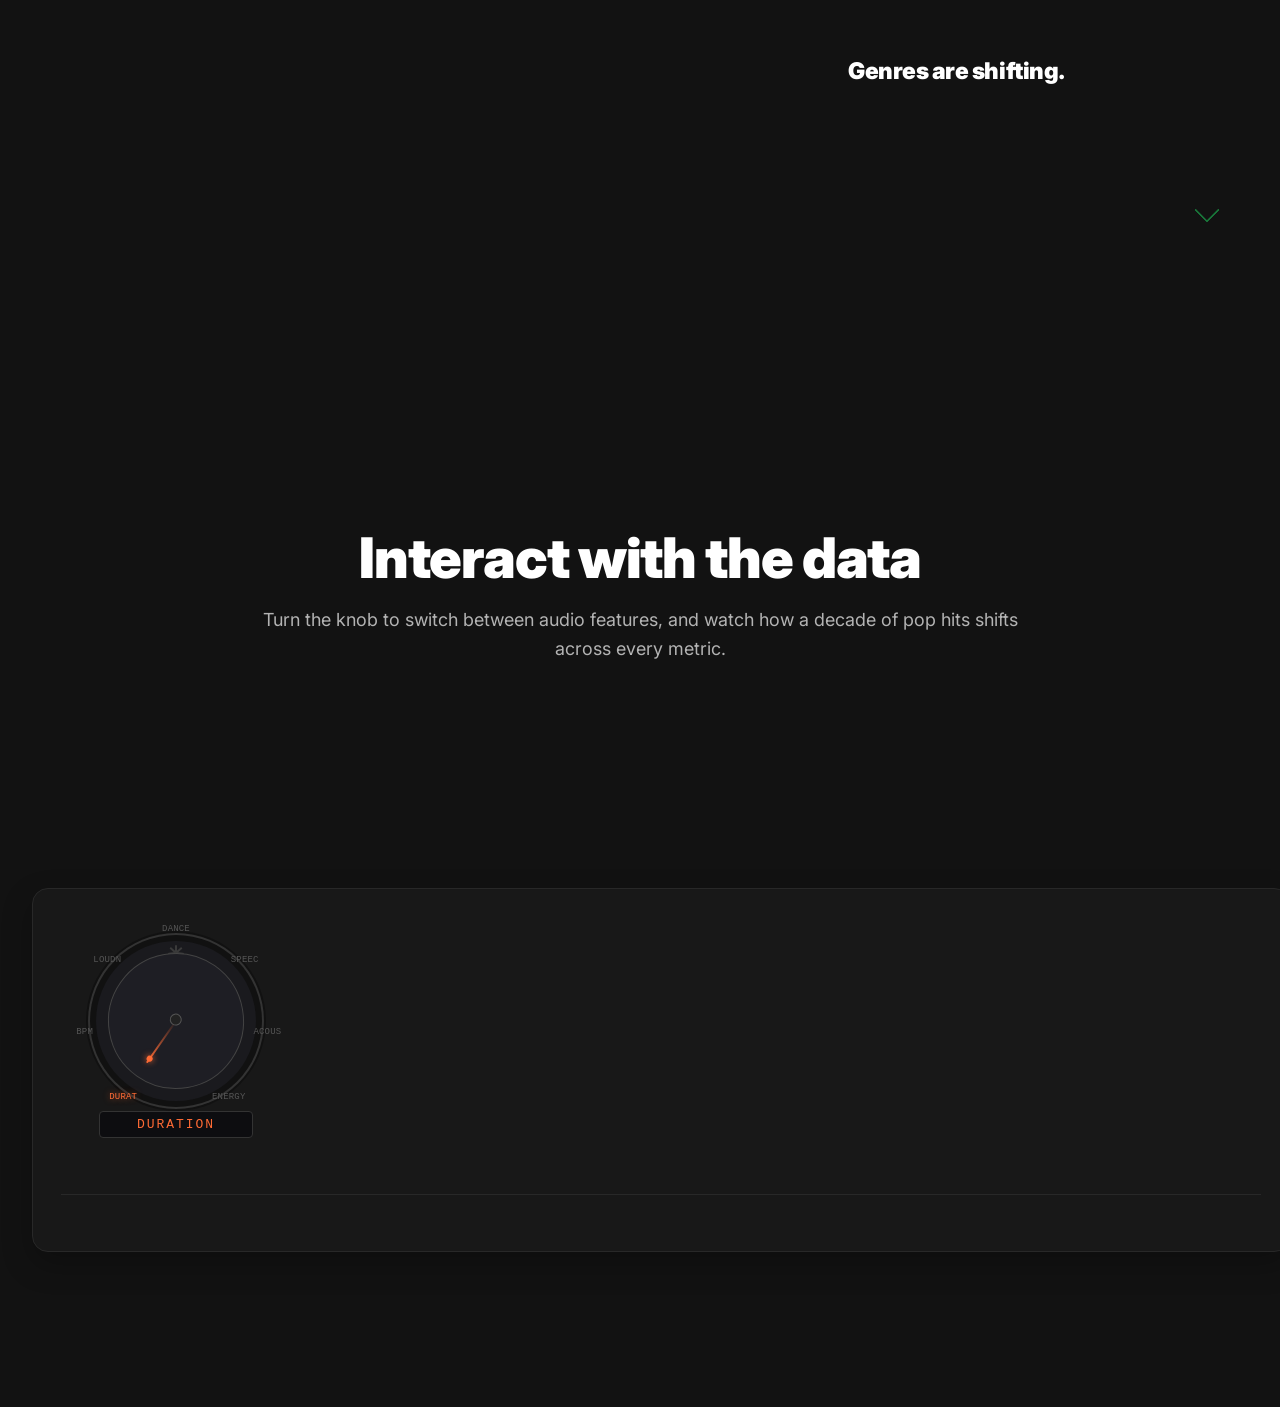
==== commit 934f38fe: "Fix text in index.html" ====
--- a/docs/index.html
+++ b/docs/index.html
@@ -78,7 +78,7 @@
     <div class="text reveal">
         <h1>Songs are getting shorter. And it is not a coincidence.</h1>
         <p>
-            Since TikTok launched in September 2016, the average Billboard Hot&nbsp;100 hit
+            Since TikTok launched in September 2016, the average Billboard Hot&nbsp;100
             has lost more than 10 seconds. Instagram Reels and YouTube Shorts
             followed, rewarding brevity and punishing anything that takes more than three seconds to land the hook.
             The attention economy reshaped pop music.
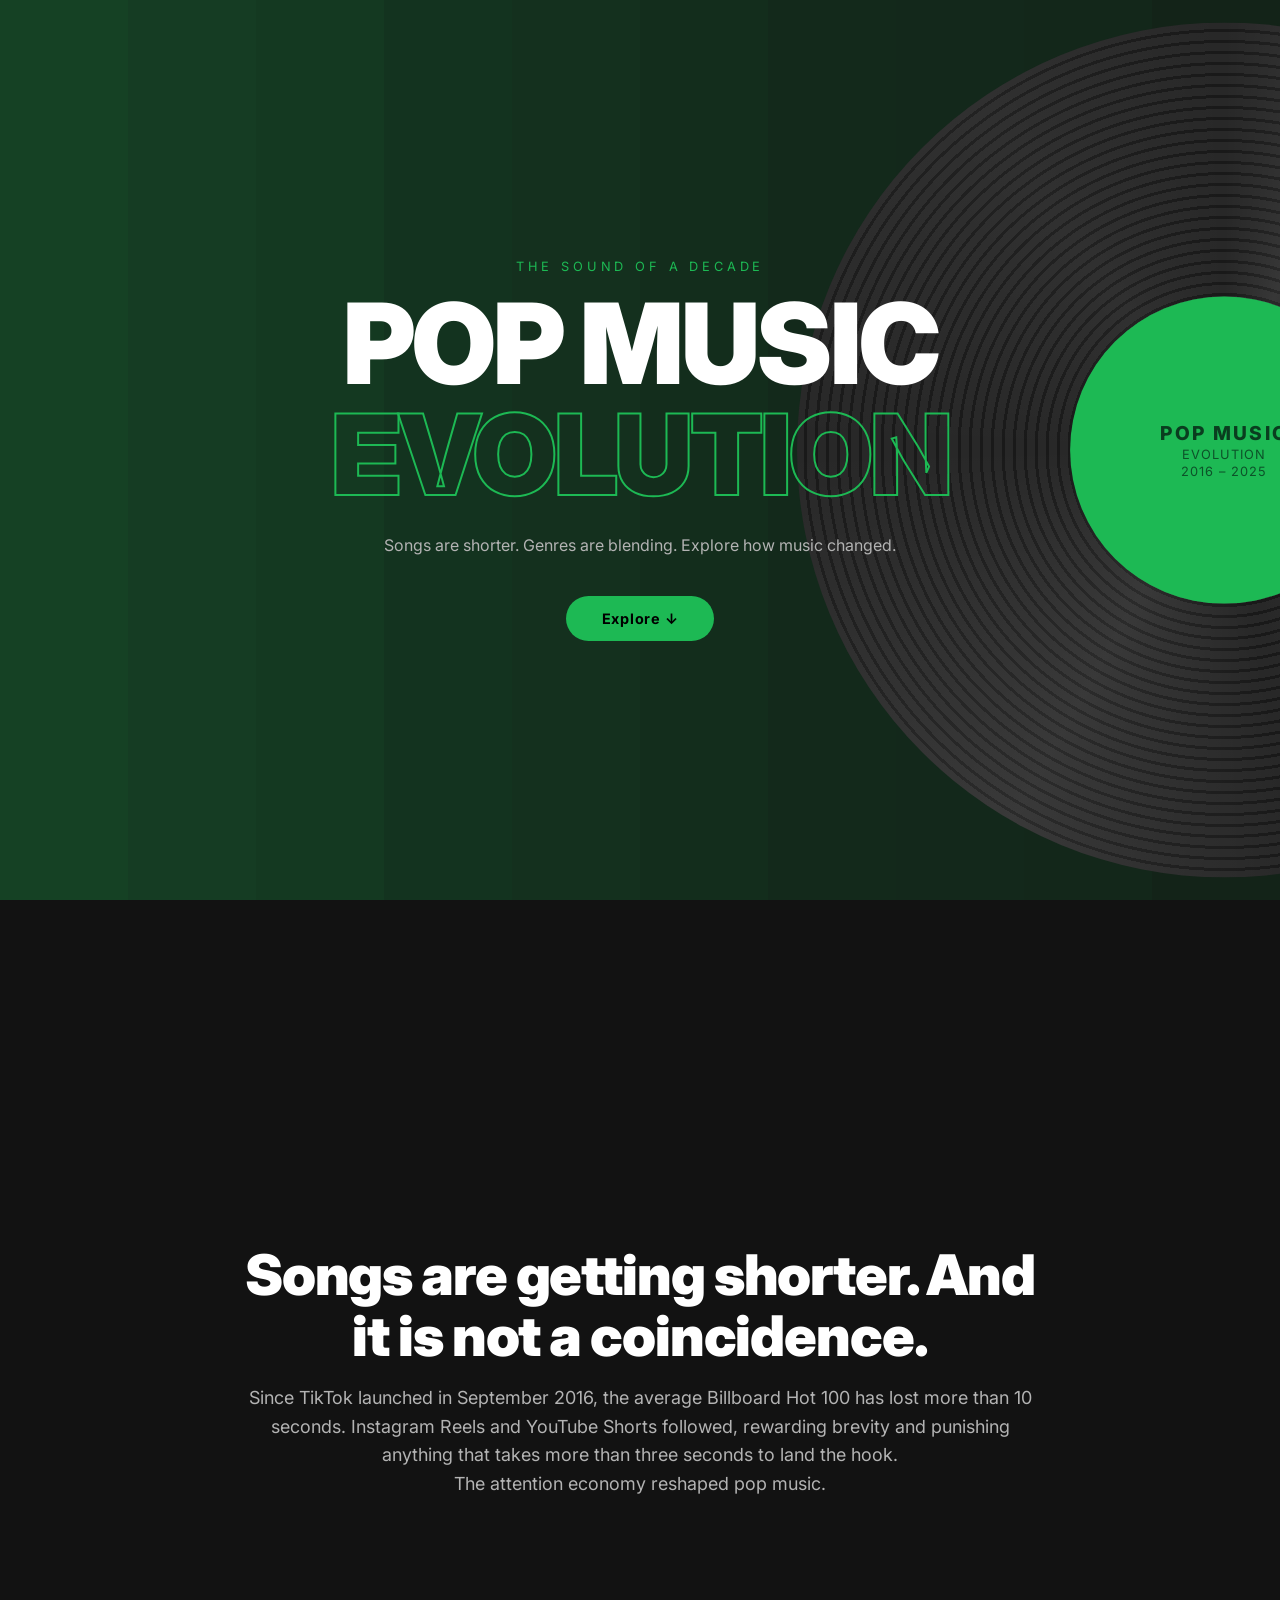
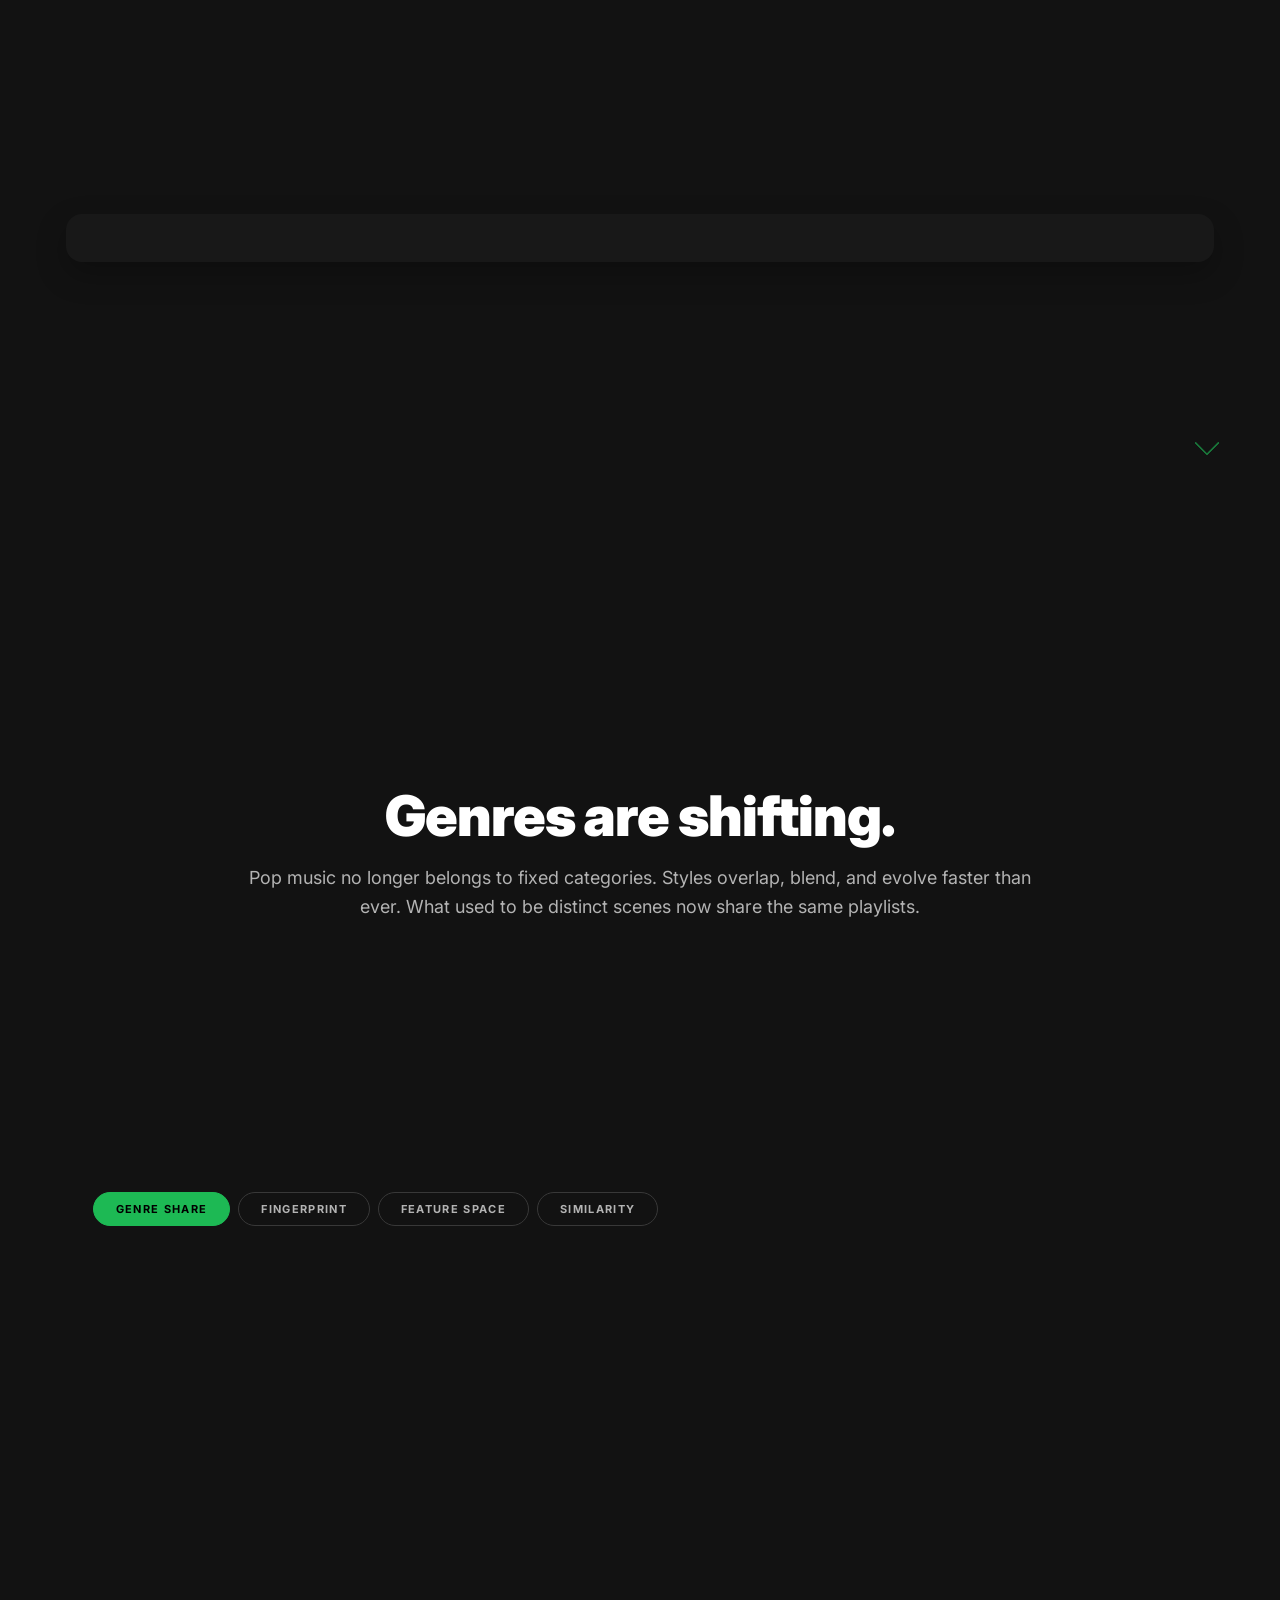
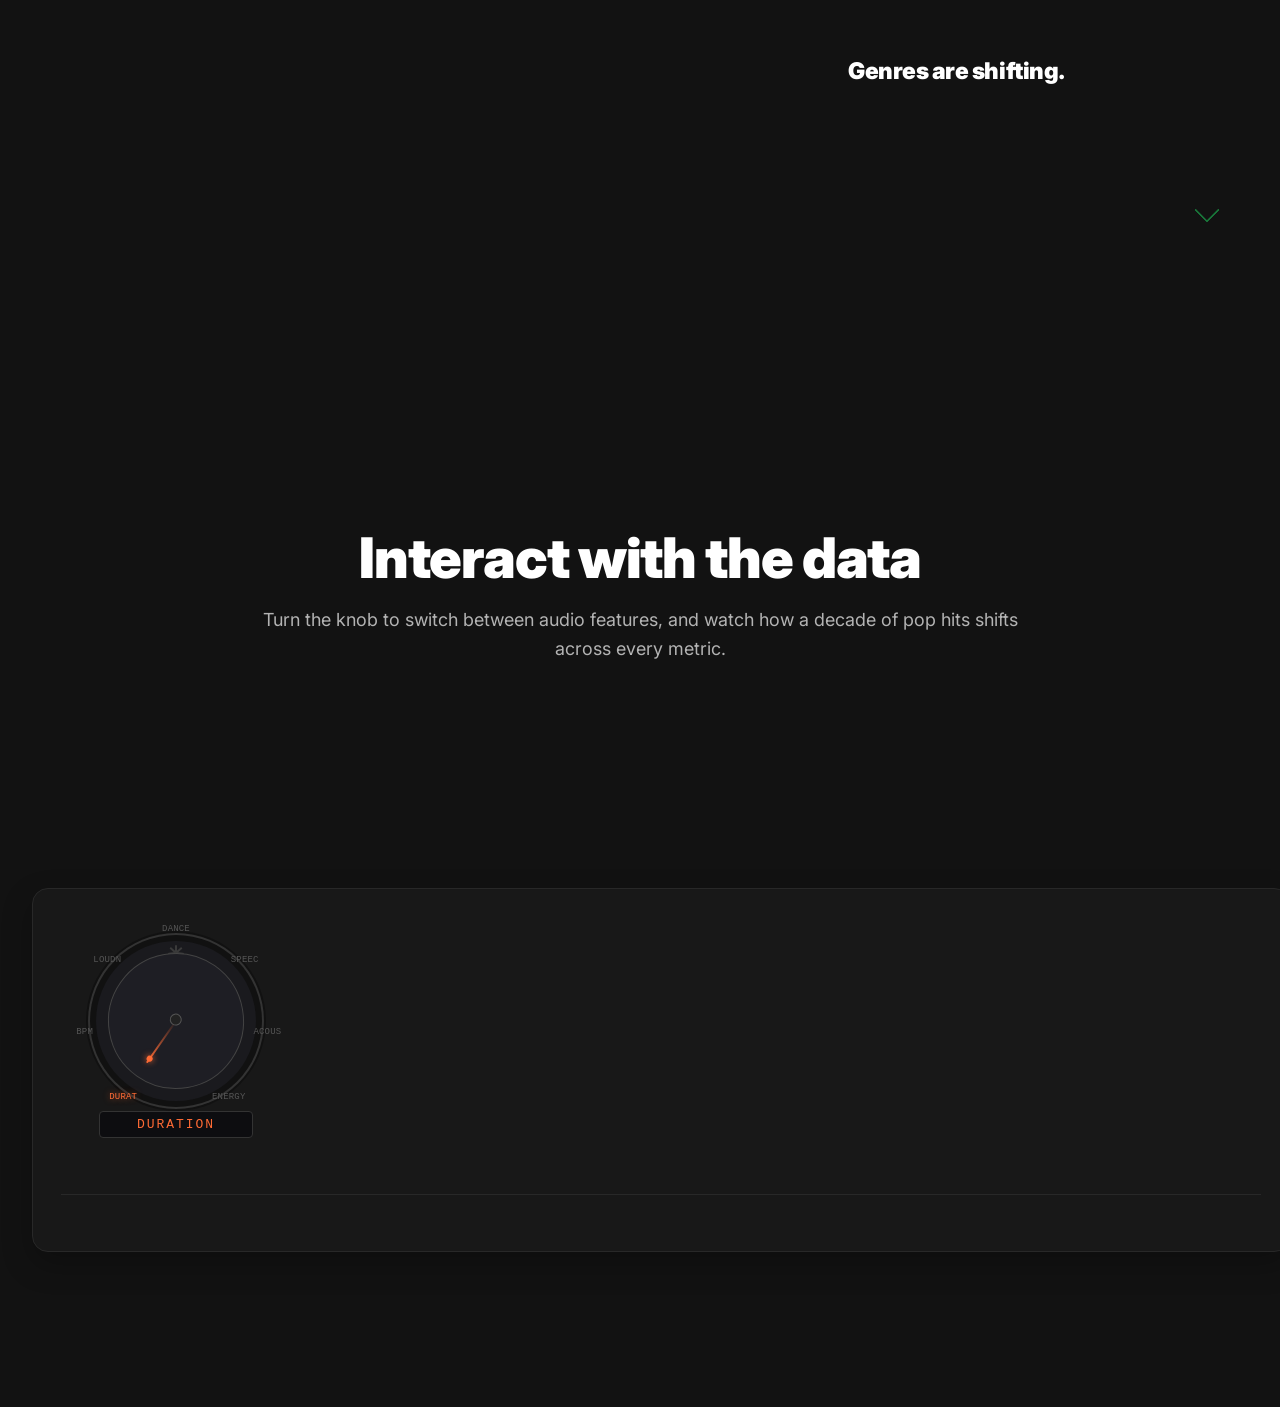
==== commit a23575ac: "Fix HTML formatting in index.html" ====
--- a/docs/index.html
+++ b/docs/index.html
@@ -81,6 +81,7 @@
             Since TikTok launched in September 2016, the average Billboard Hot&nbsp;100
             has lost more than 10 seconds. Instagram Reels and YouTube Shorts
             followed, rewarding brevity and punishing anything that takes more than three seconds to land the hook.
+            <br>
             The attention economy reshaped pop music.
         </p>
     </div>
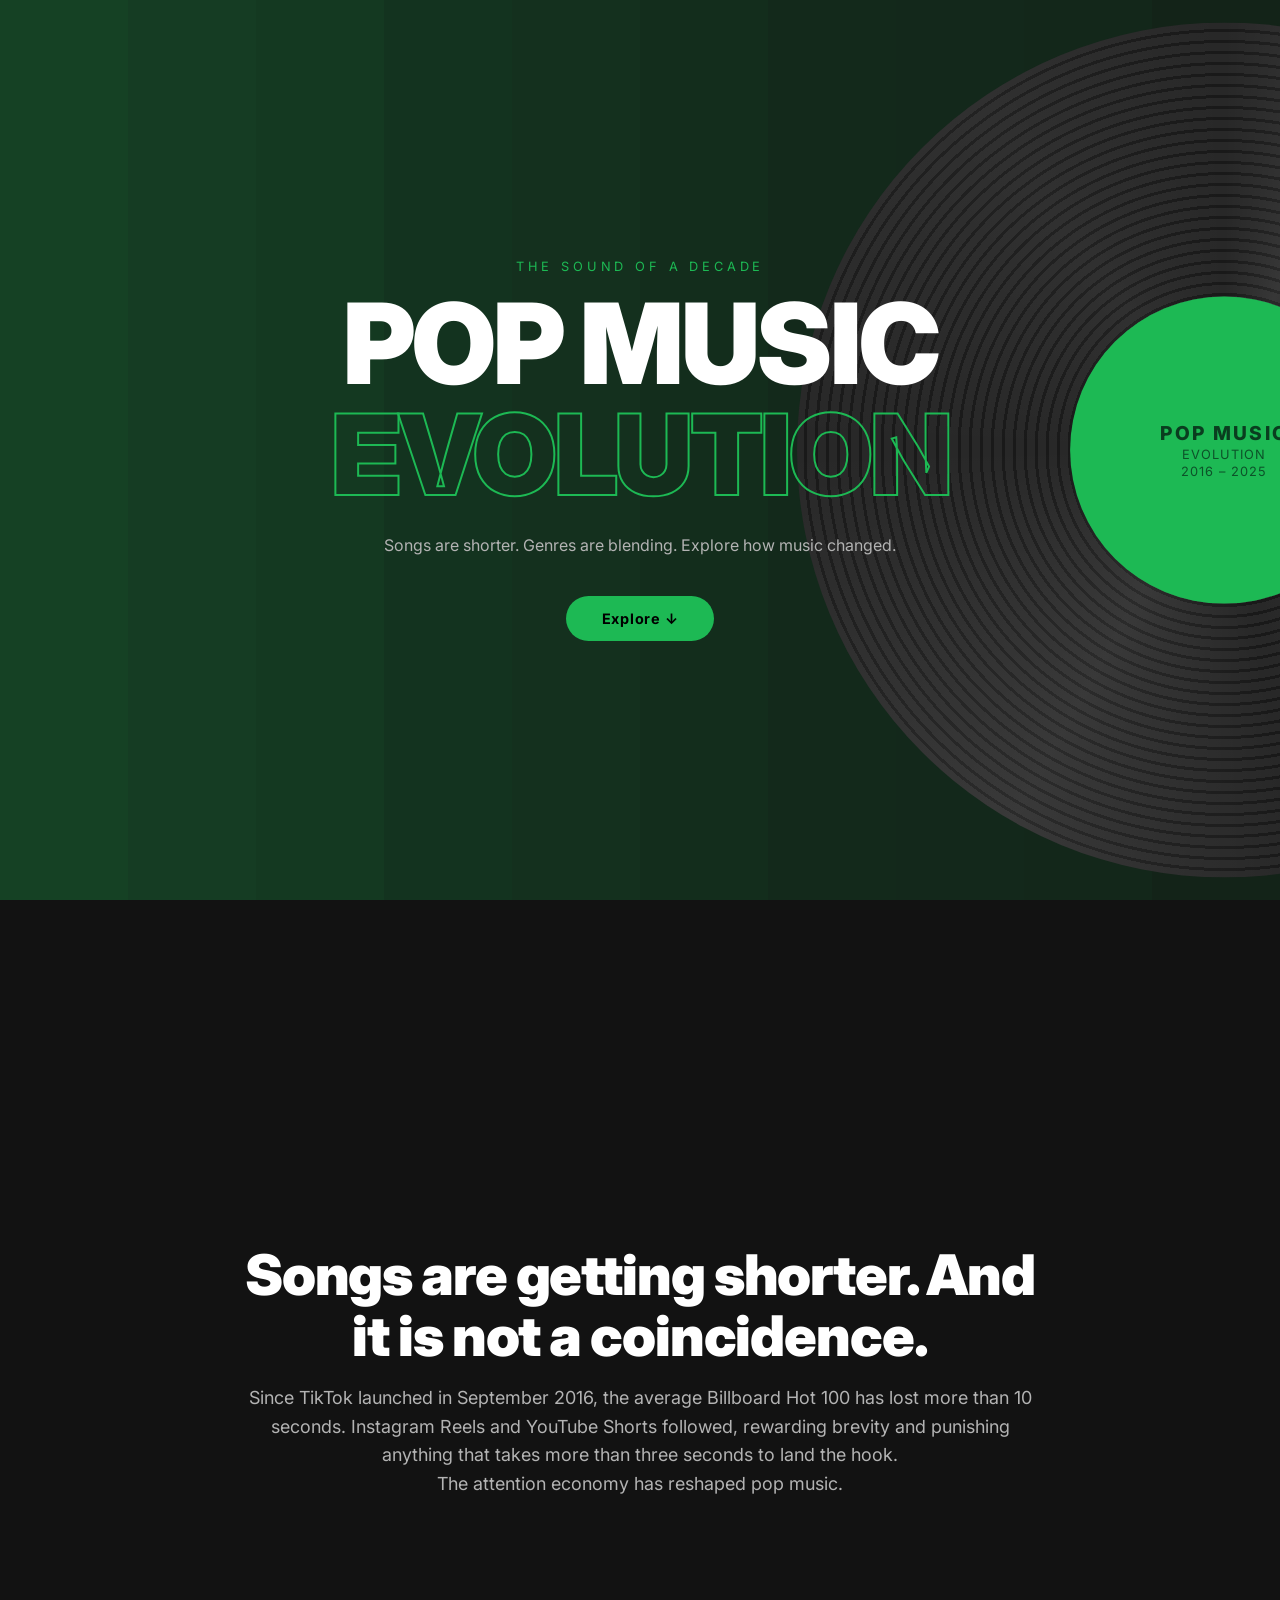
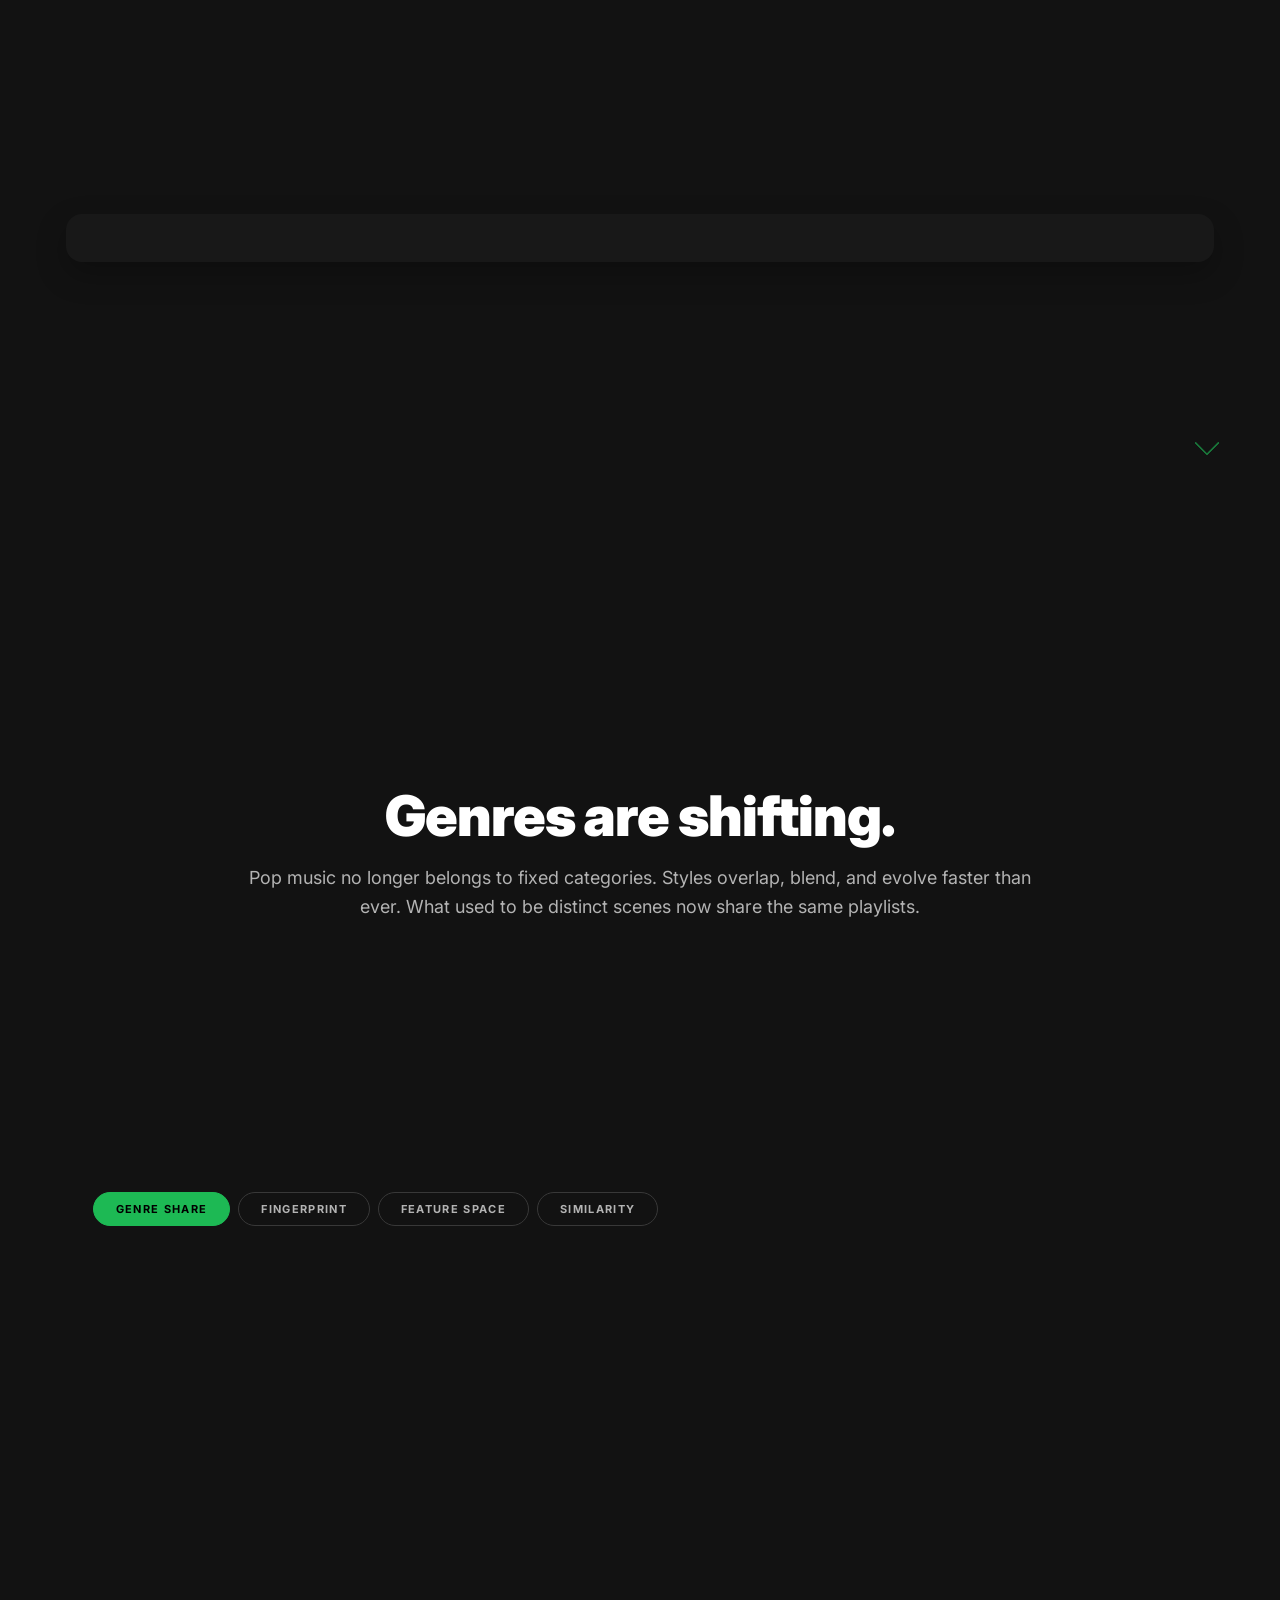
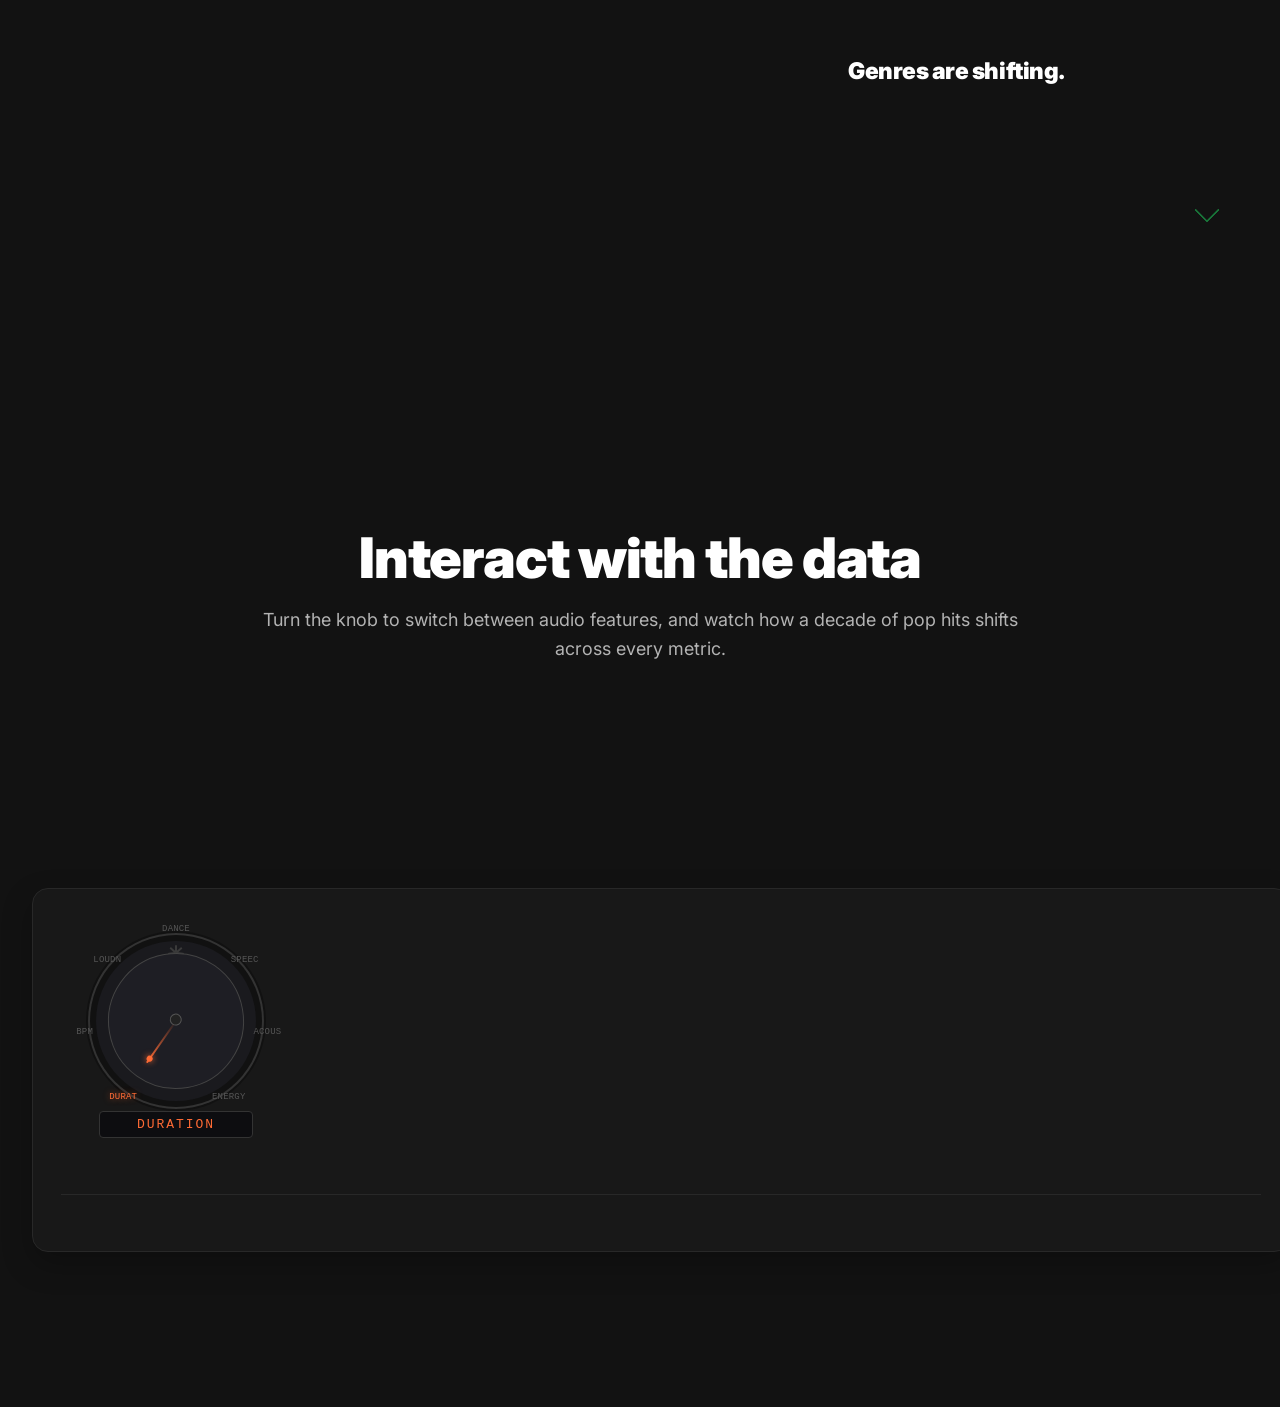
==== commit 134bb659: "Fix grammatical error in index.html" ====
--- a/docs/index.html
+++ b/docs/index.html
@@ -82,7 +82,7 @@
             has lost more than 10 seconds. Instagram Reels and YouTube Shorts
             followed, rewarding brevity and punishing anything that takes more than three seconds to land the hook.
             <br>
-            The attention economy reshaped pop music.
+            The attention economy has reshaped pop music.
         </p>
     </div>
 
